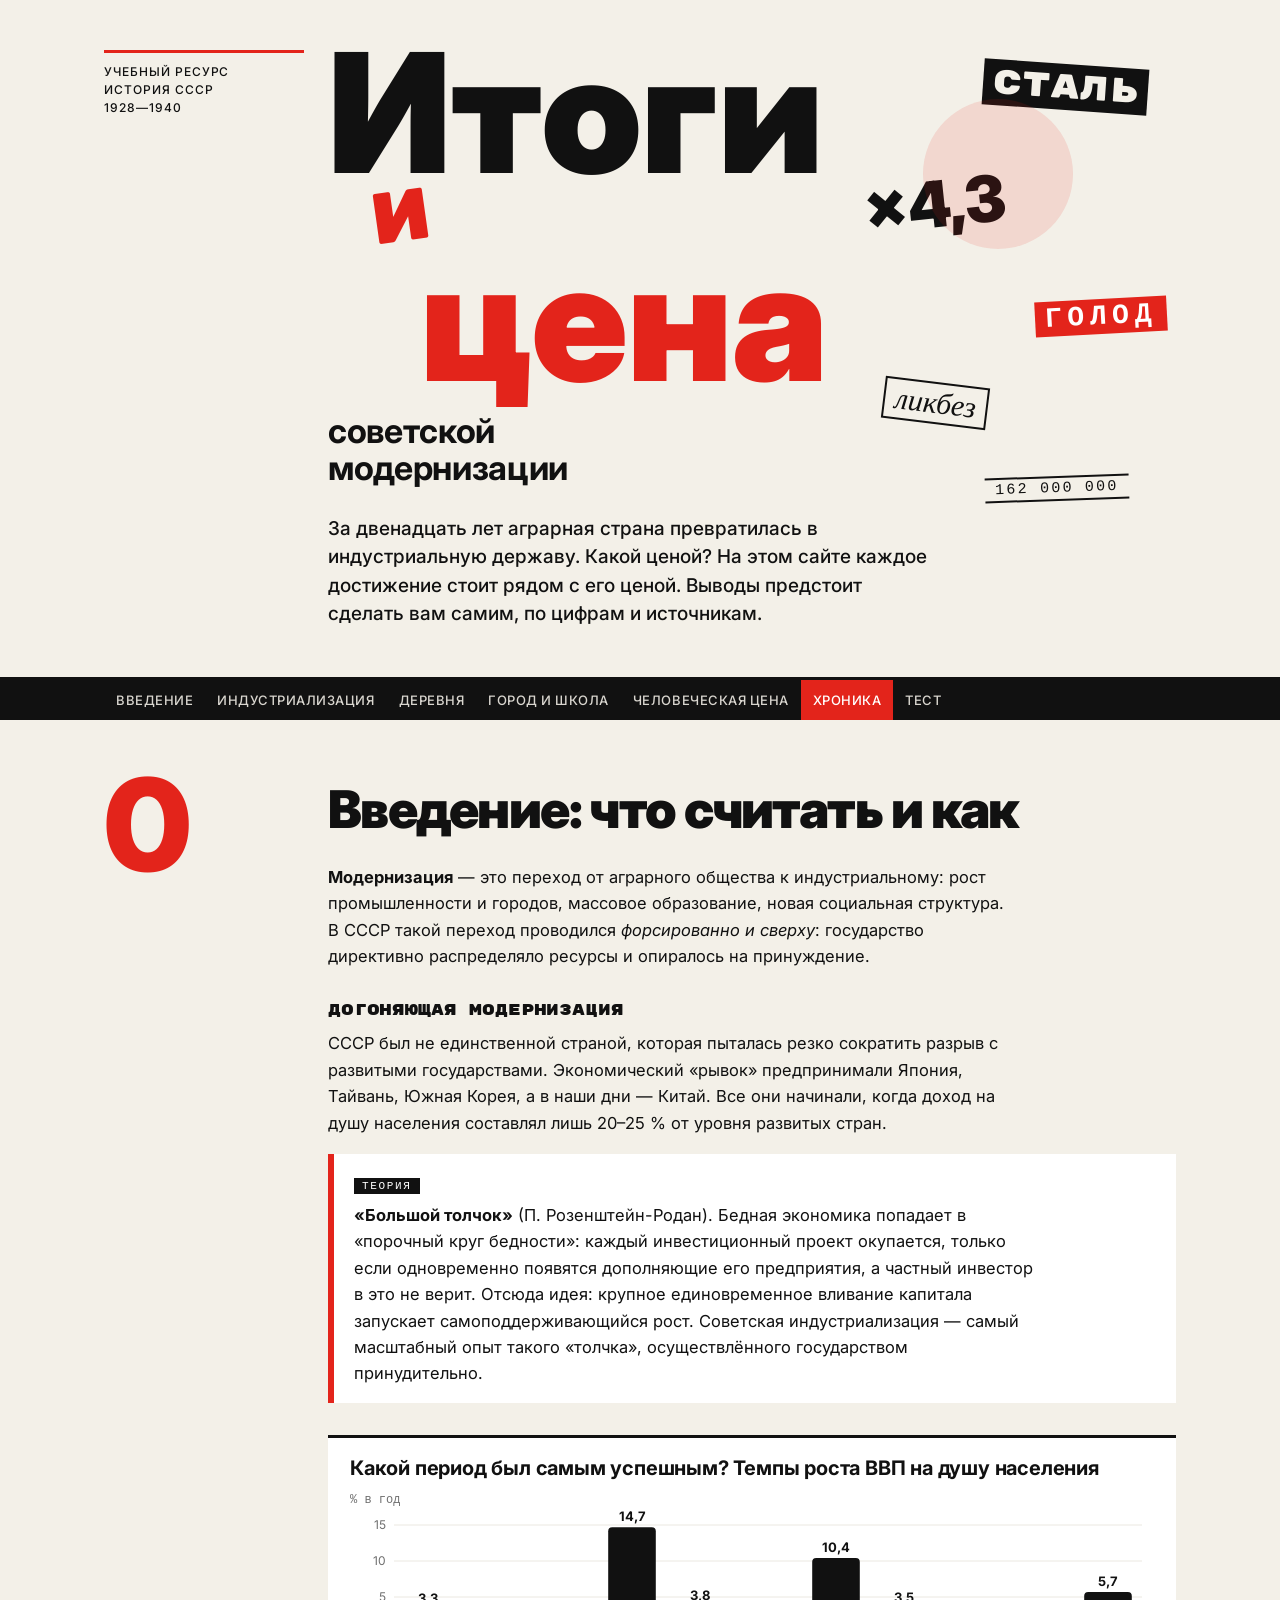
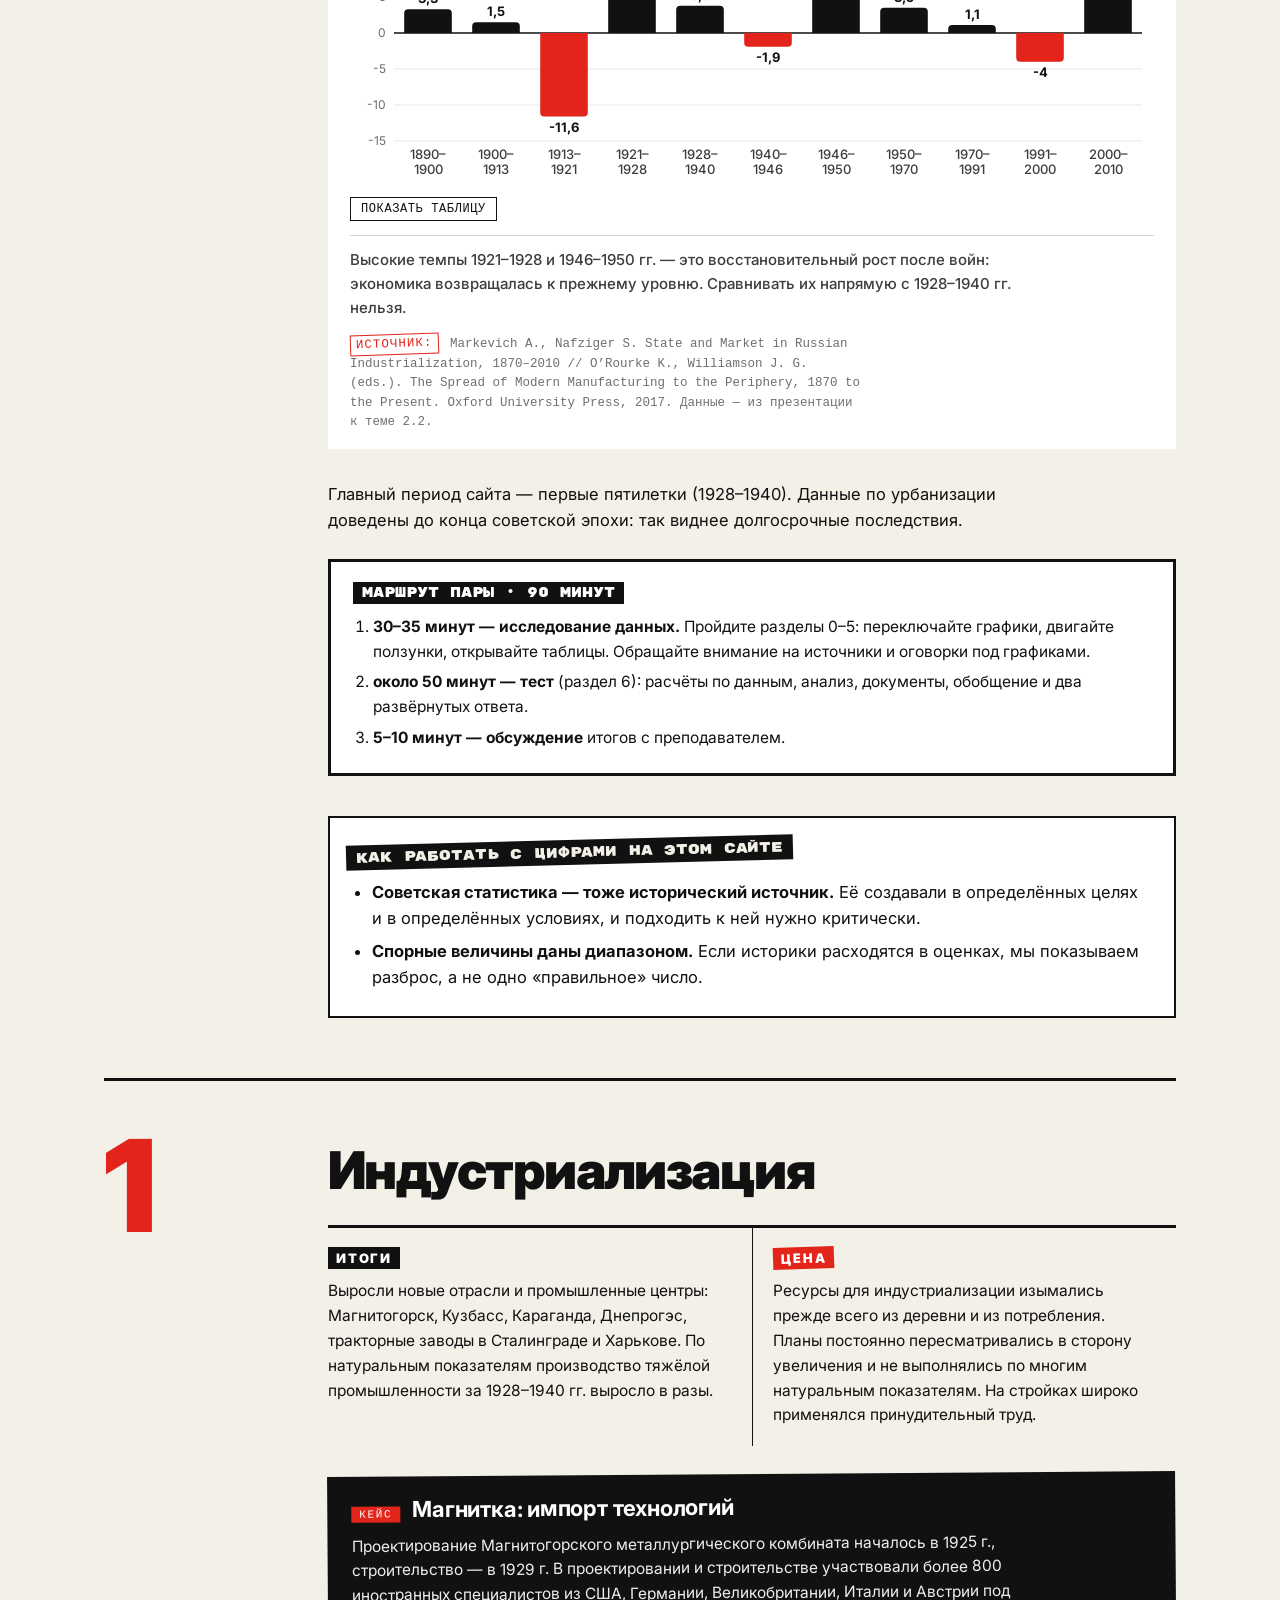
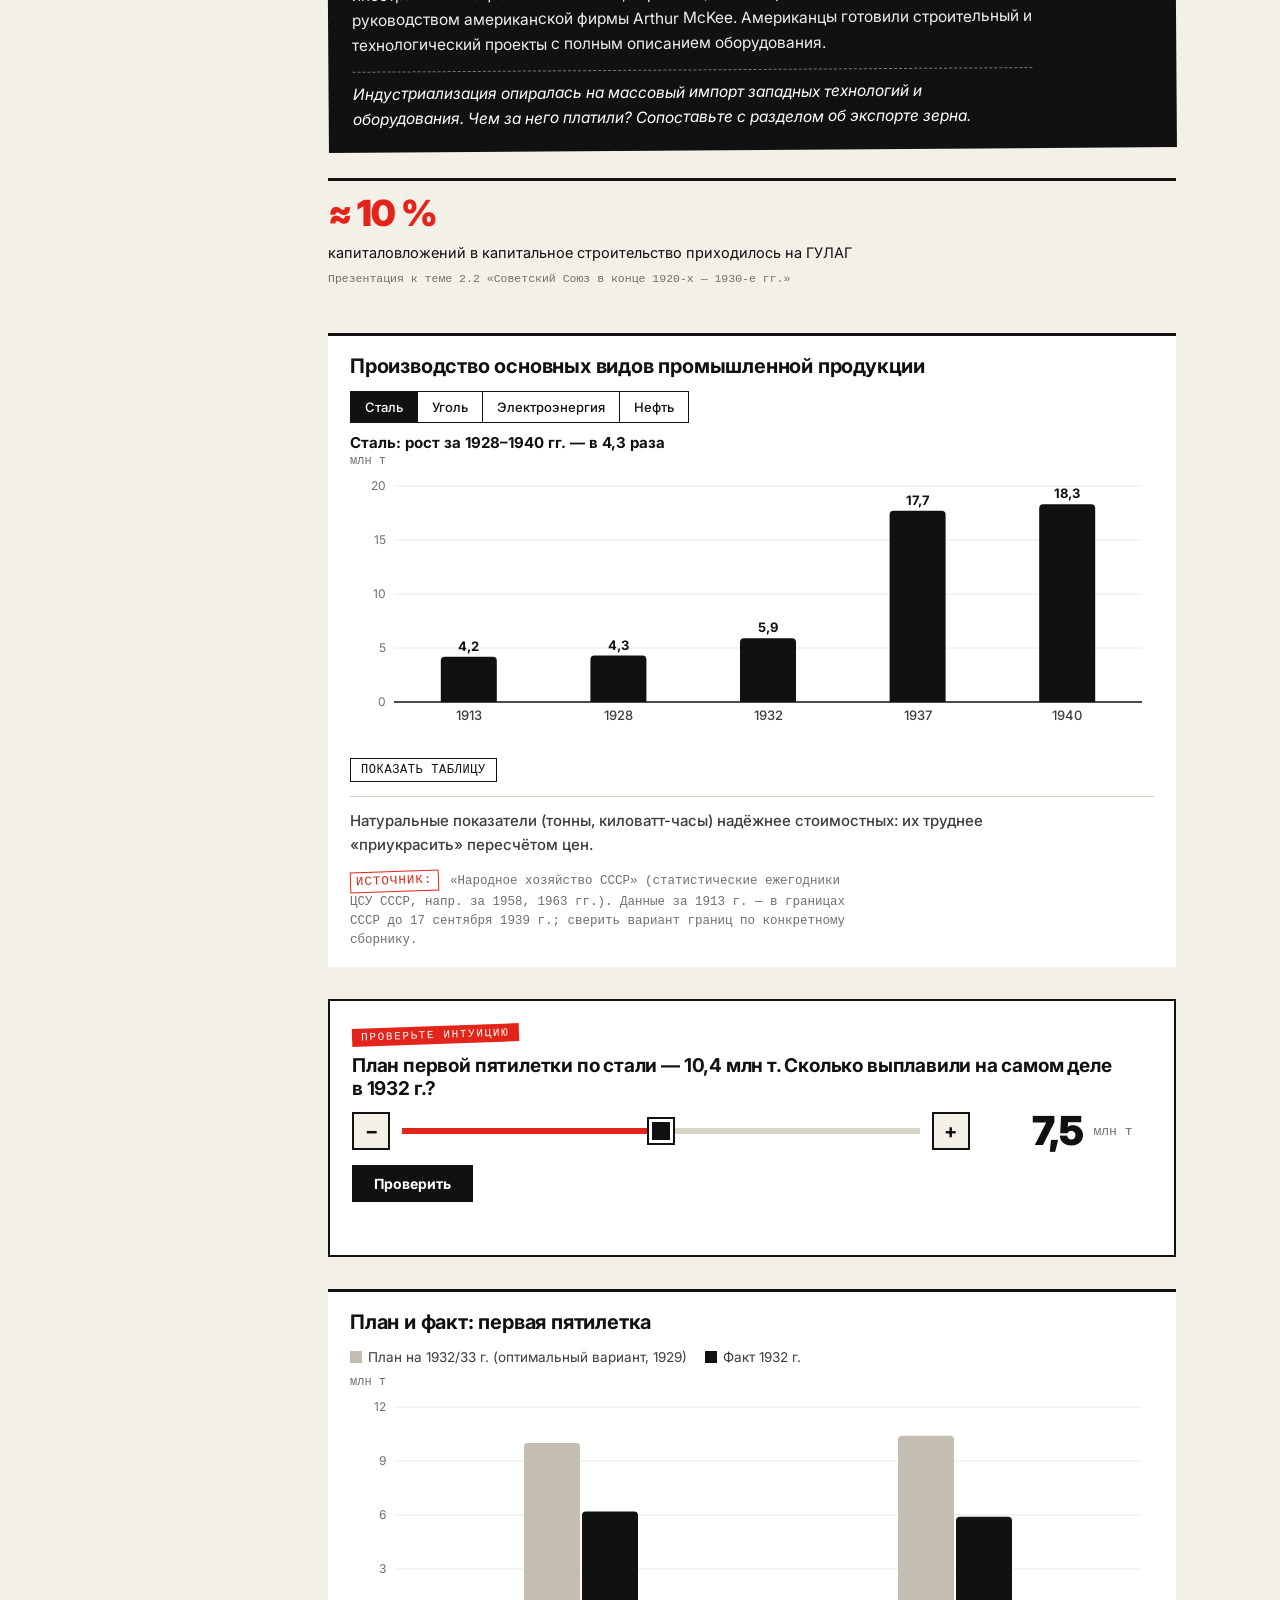
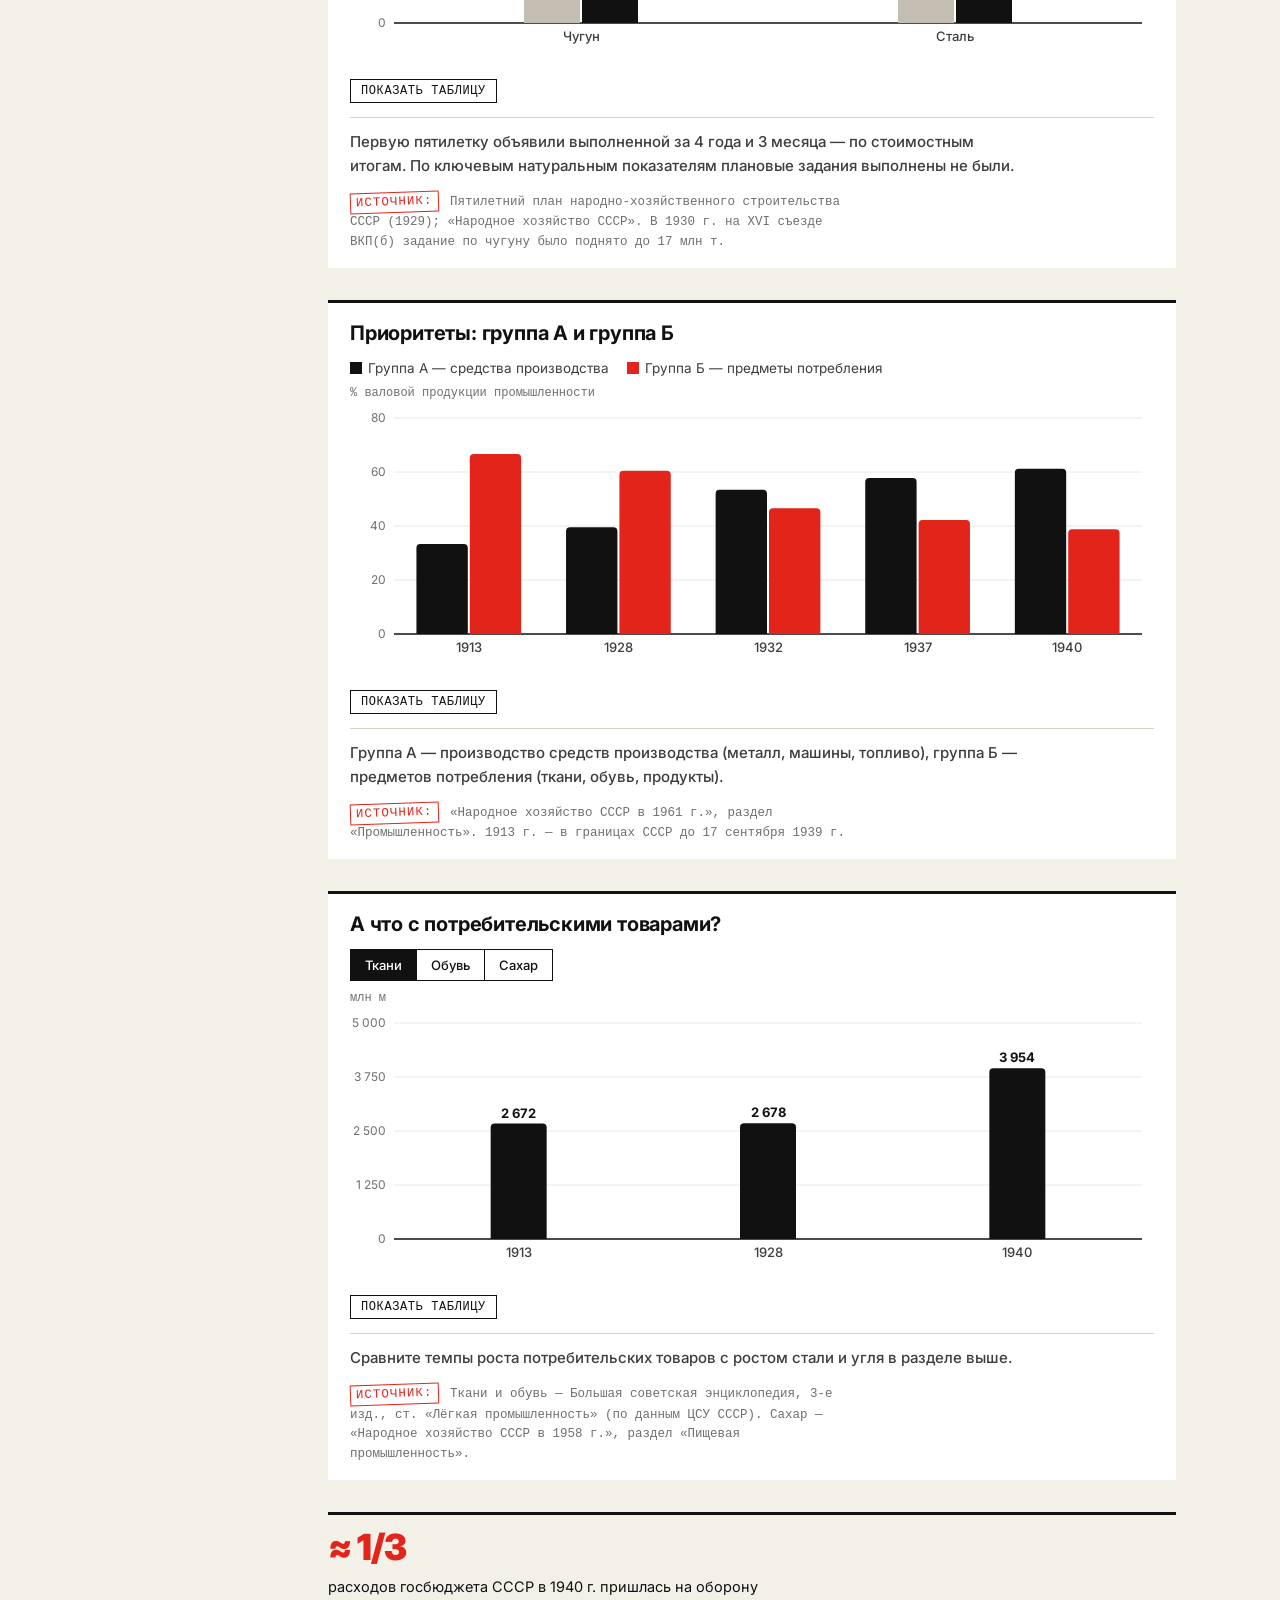
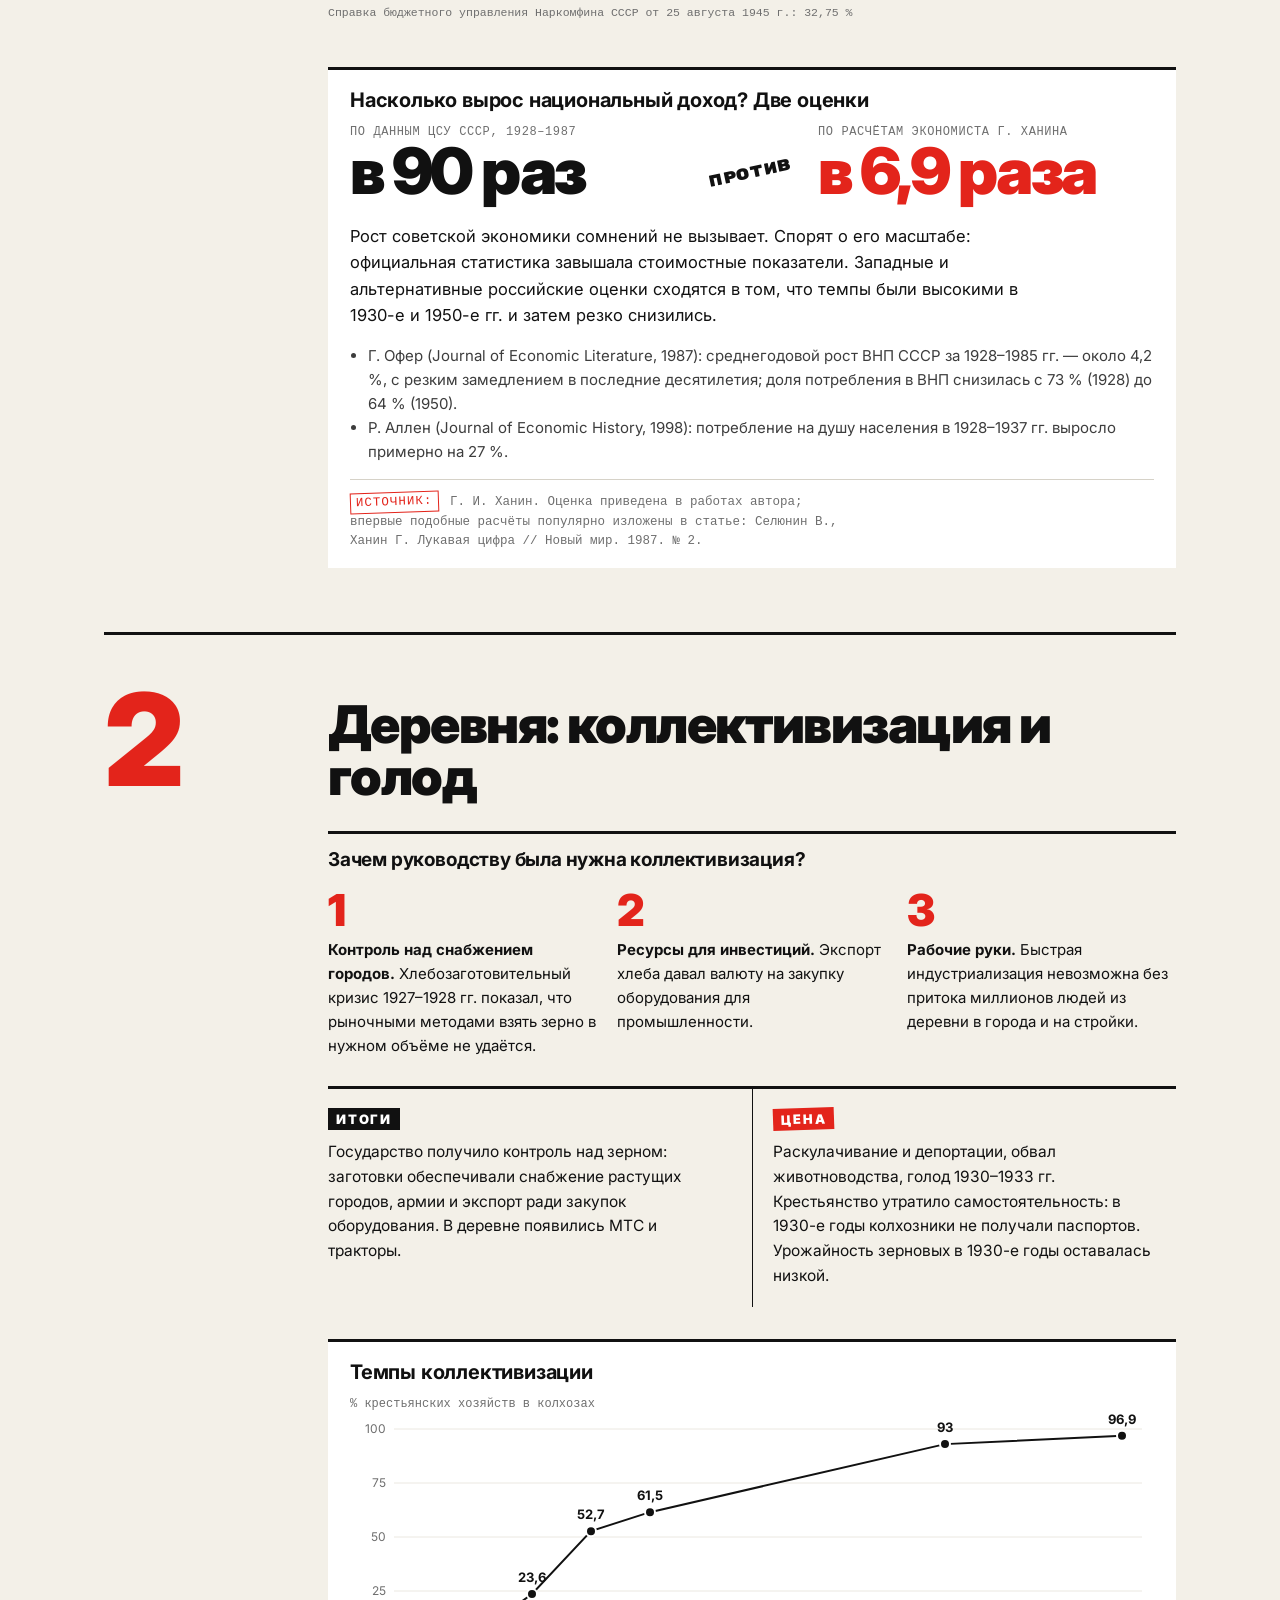
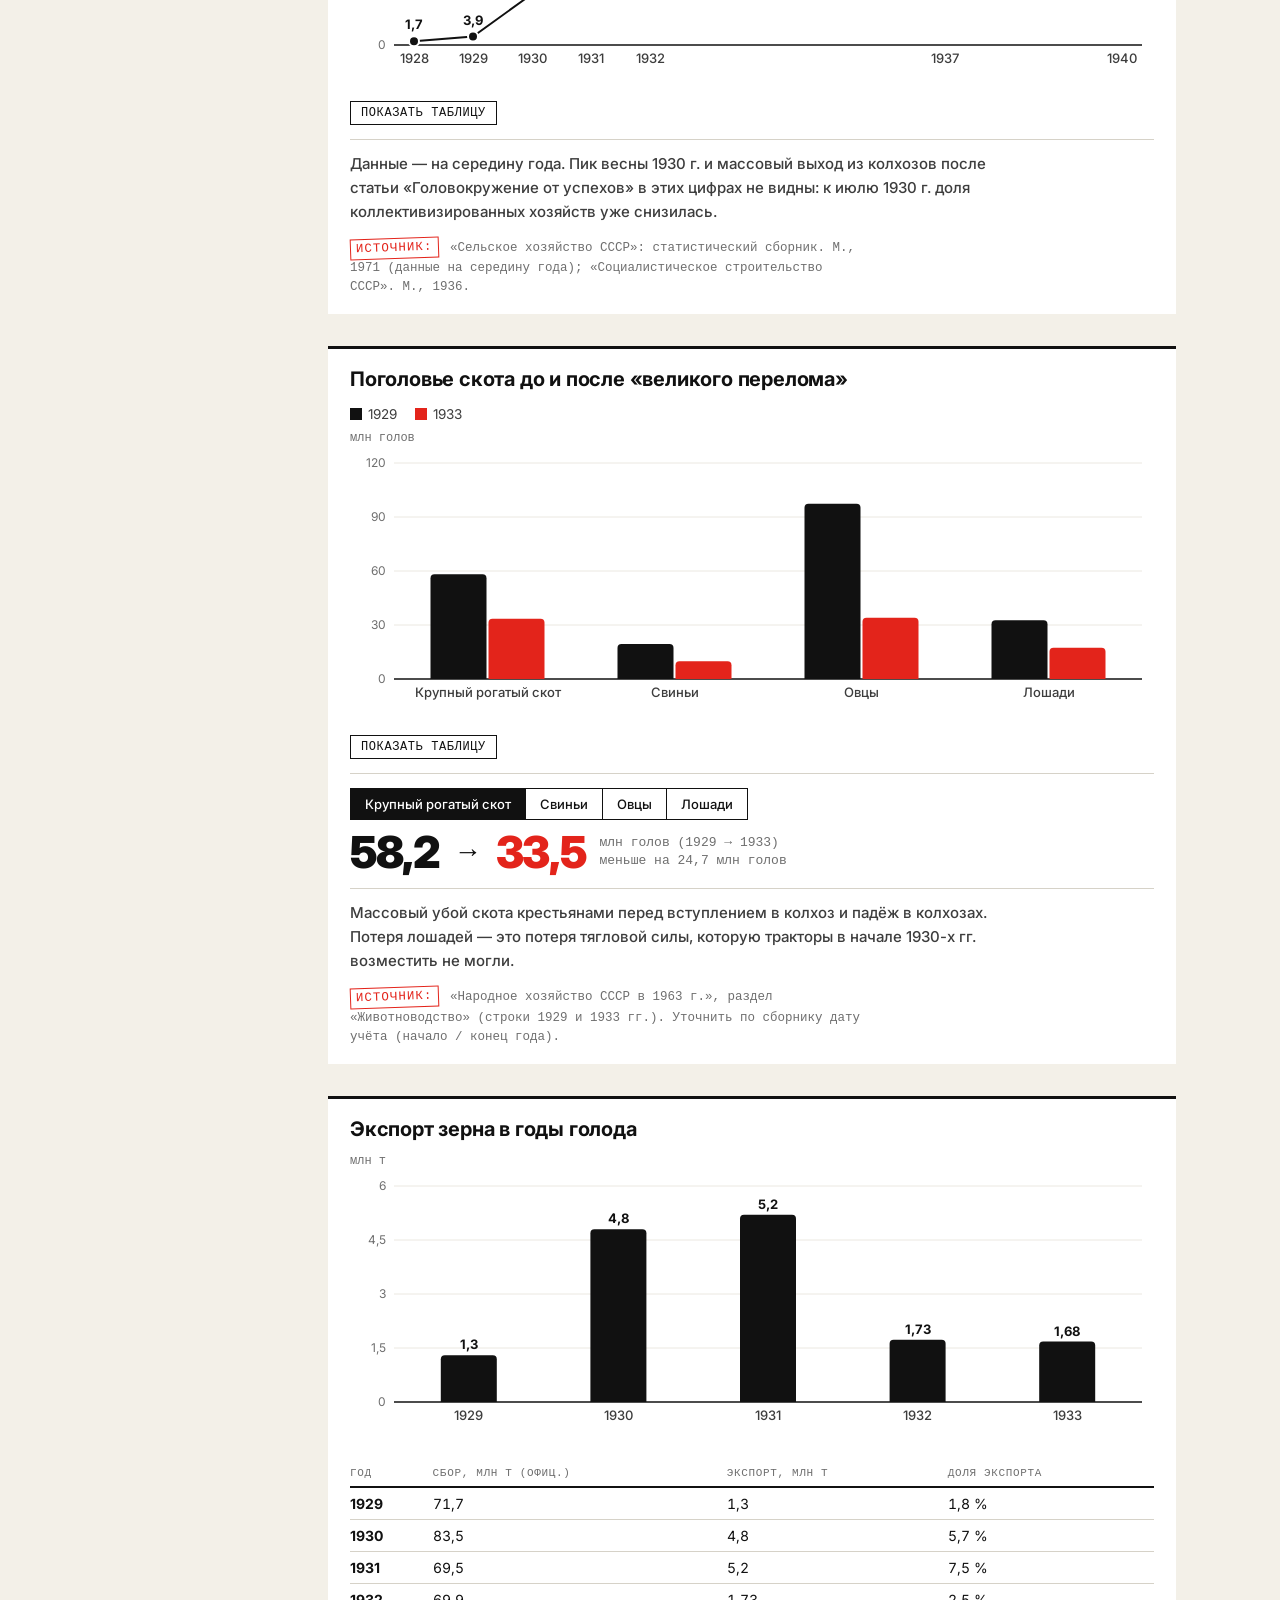
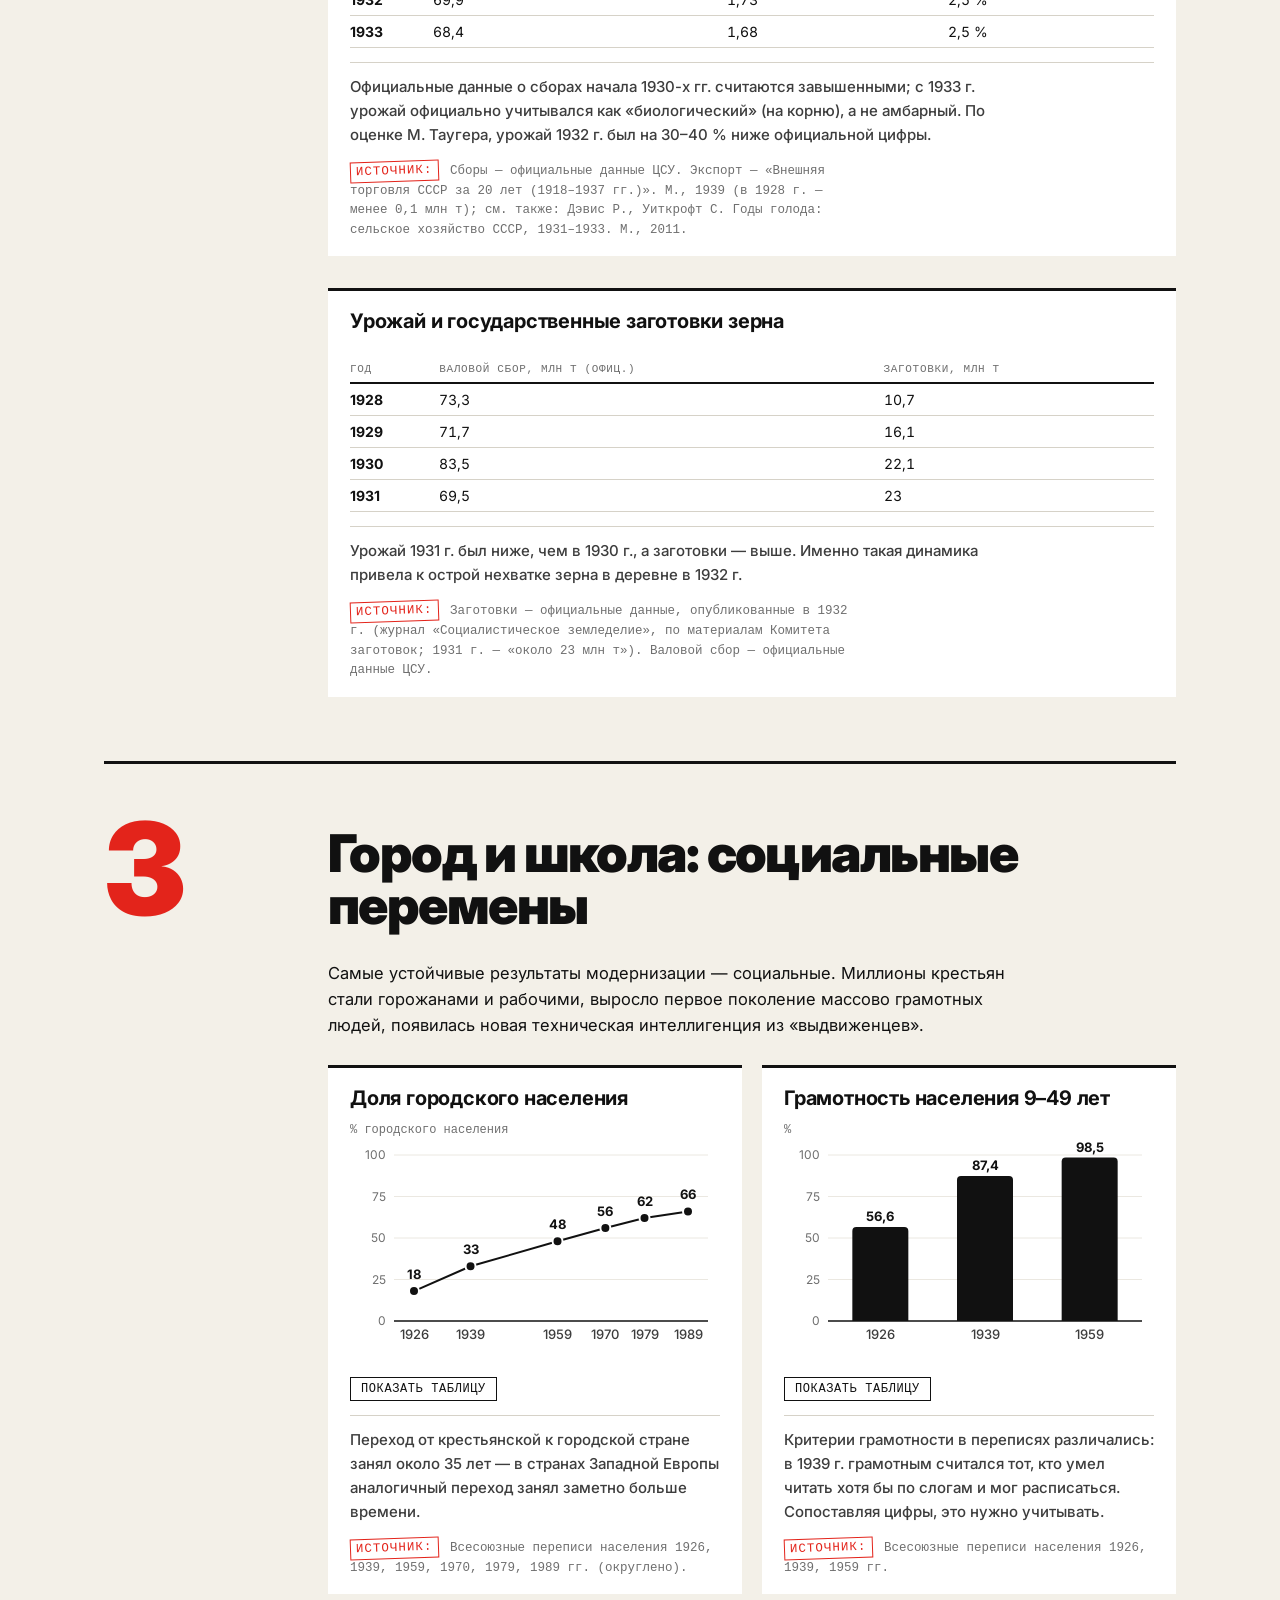
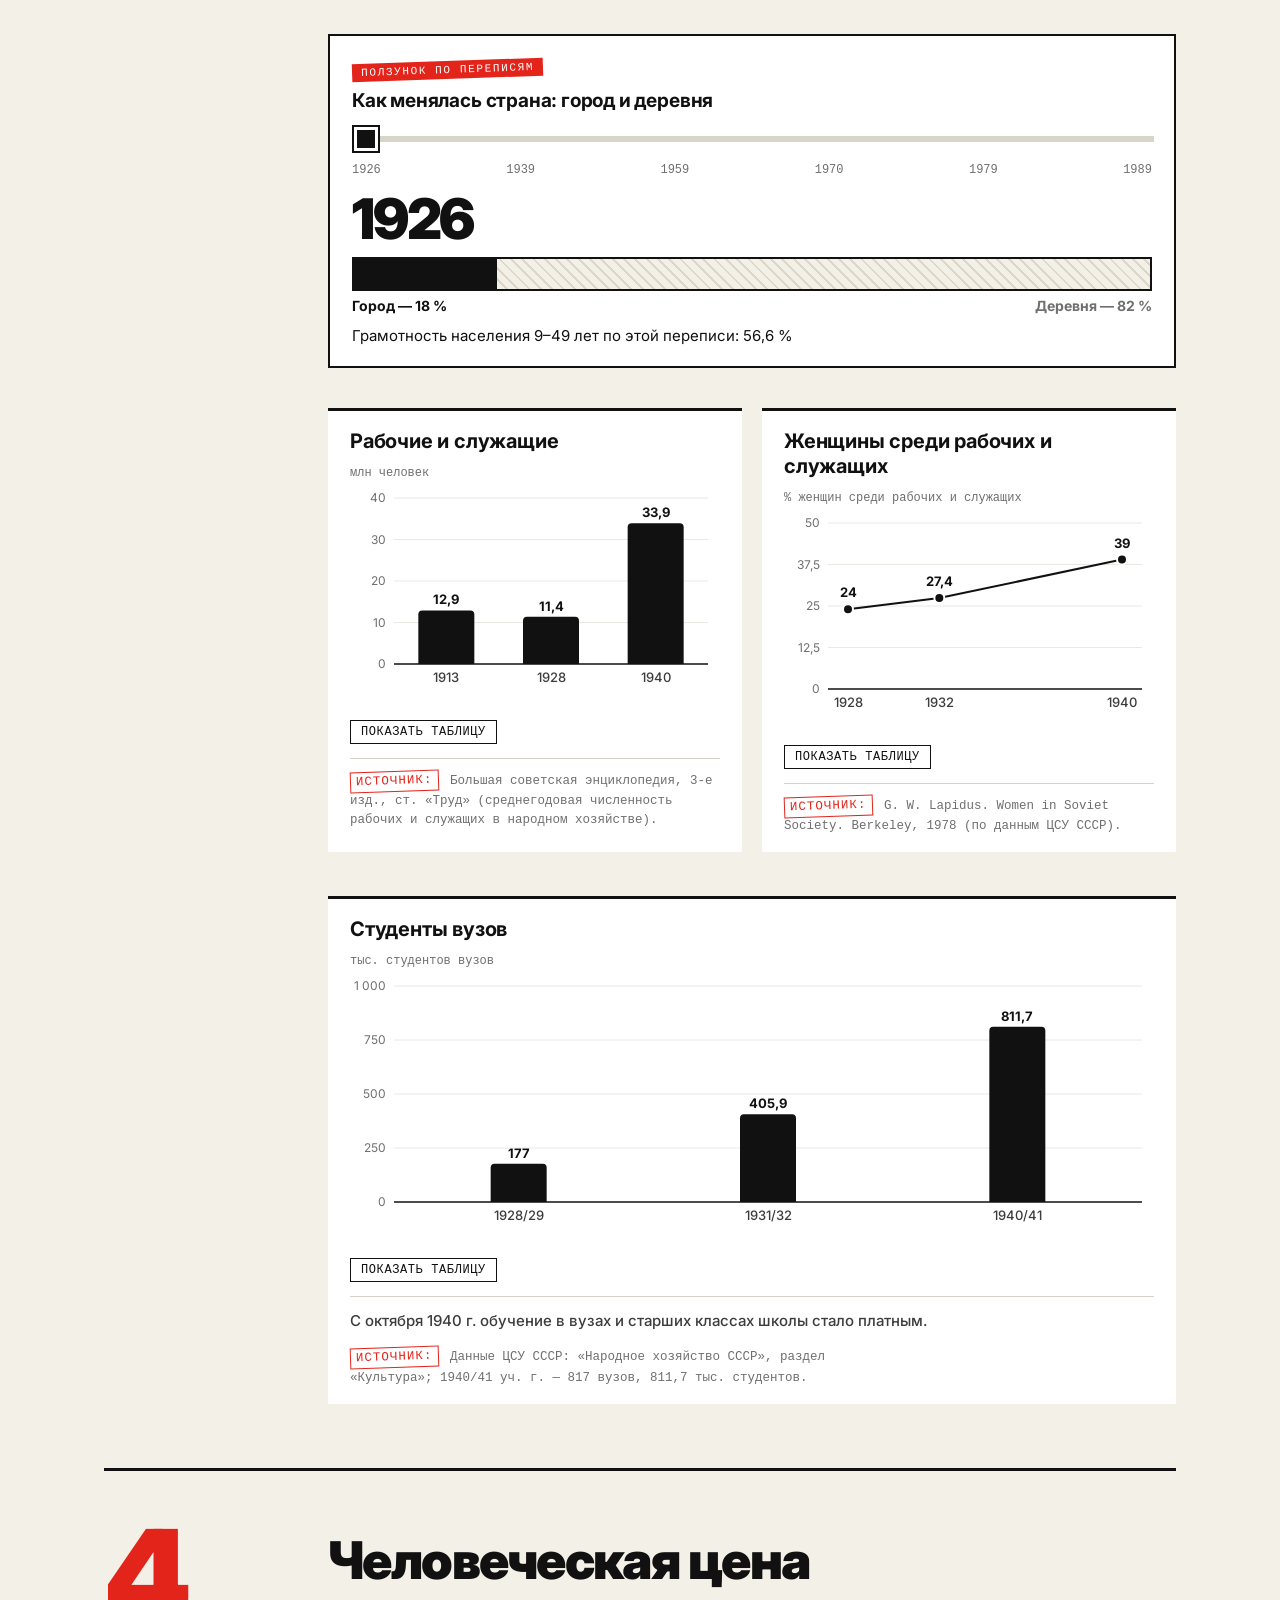
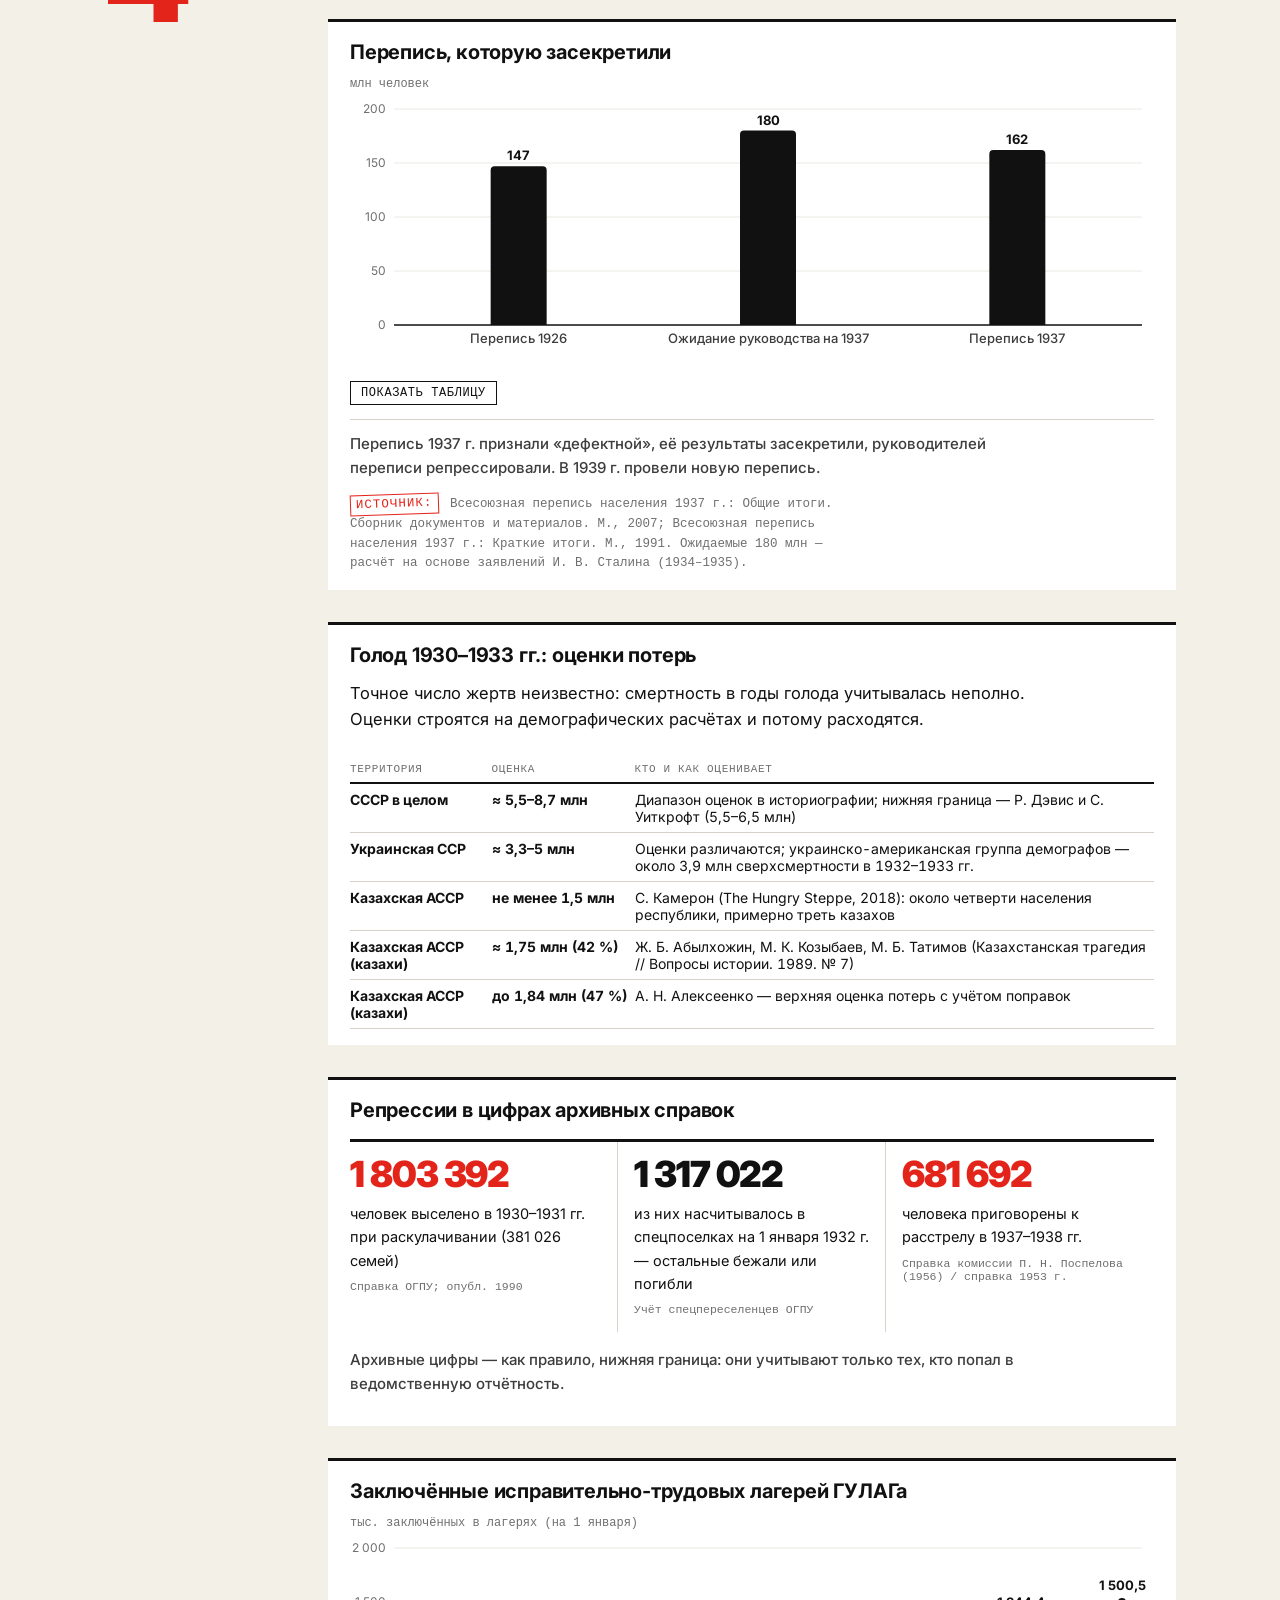
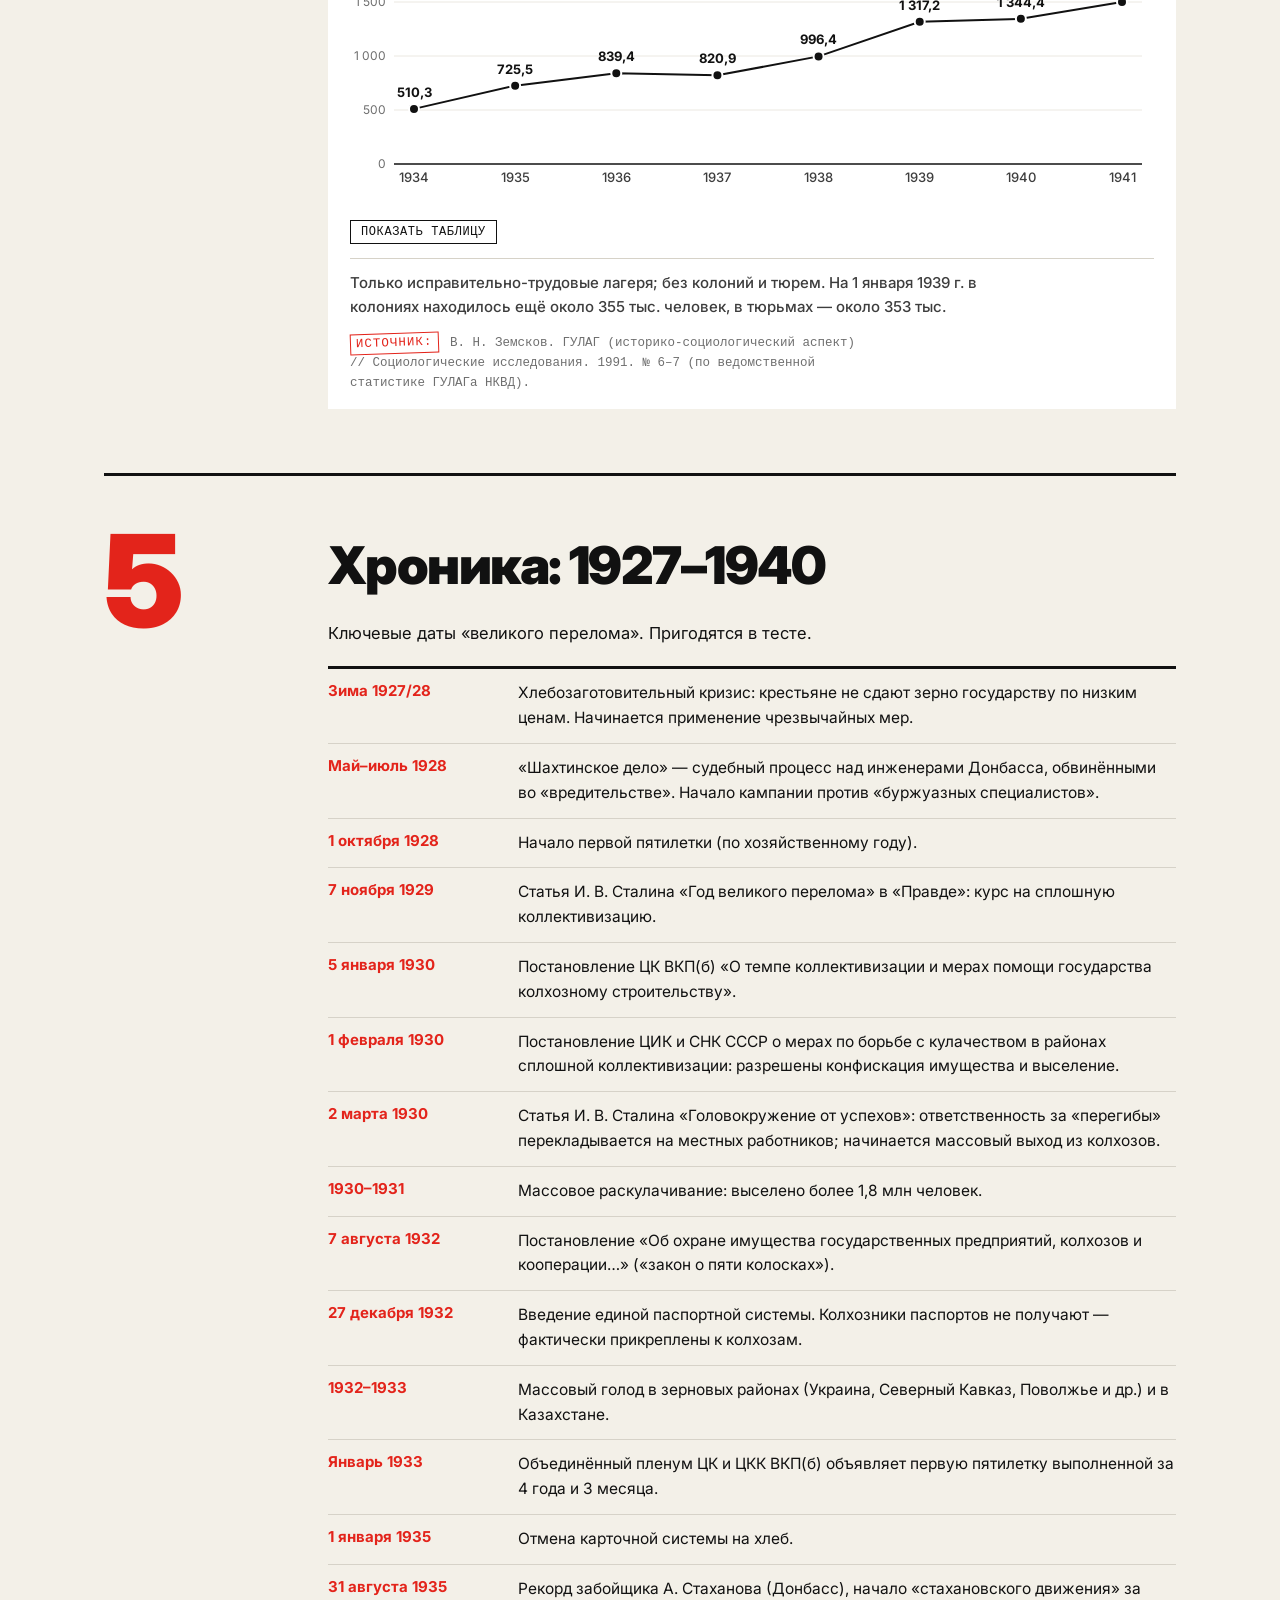
==== index.html @ 2acdb782 "Учебный сайт «Итоги и цена советской модернизации»: данные по СССР, хроника, тест с отправкой ответо" ====
<!DOCTYPE html>
<html lang="ru">
<head>
<meta charset="utf-8">
<meta name="viewport" content="width=device-width, initial-scale=1">
<title>Итоги и цена советской модернизации</title>
<meta name="description" content="Учебный сайт для студентов: статистика, источники и историографические споры о советской модернизации 1928–1940-х гг.">
<link rel="preconnect" href="https://fonts.googleapis.com">
<link rel="preconnect" href="https://fonts.gstatic.com" crossorigin>
<link href="https://fonts.googleapis.com/css2?family=Inter:wght@400;500;700;900&family=PT+Mono&family=Rubik+Mono+One&display=swap" rel="stylesheet">
<link rel="stylesheet" href="css/style.css">
</head>
<body>

<header class="hero">
  <div class="wrap hero-grid">
    <p class="kicker">Учебный ресурс<br>История СССР<br>1928—1940</p>
    <h1>
      <span class="h-a">Итоги</span>
      <span class="h-amp">и</span>
      <span class="h-b">цена</span>
      <span class="h-c">советской модернизации</span>
    </h1>
    <div class="collage" aria-hidden="true">
      <span class="cut c1">сталь</span>
      <span class="cut c2">×4,3</span>
      <span class="cut c3">голод</span>
      <span class="cut c4">ликбез</span>
      <span class="cut c5">162 000 000</span>
      <span class="dot-red"></span>
    </div>
    <p class="lead">За двенадцать лет аграрная страна превратилась в индустриальную державу. Какой ценой? На этом сайте каждое достижение стоит рядом с его ценой. Выводы предстоит сделать вам самим, по цифрам и источникам.</p>
  </div>
</header>

<nav class="toc" aria-label="Разделы">
  <div class="wrap">
    <a href="#vvedenie">Введение</a>
    <a href="#industriya">Индустриализация</a>
    <a href="#derevnya">Деревня</a>
    <a href="#obshchestvo">Город и школа</a>
    <a href="#cena">Человеческая цена</a>
    <a href="#hronika">Хроника</a>
    <a href="#test">Тест</a>
  </div>
</nav>

<main class="wrap">

<!-- ============ ВВЕДЕНИЕ ============ -->
<section id="vvedenie">
  <h2><span class="num">0</span>Введение: что считать и как</h2>
  <p><strong>Модернизация</strong> — это переход от аграрного общества к индустриальному: рост промышленности и городов, массовое образование, новая социальная структура. В СССР такой переход проводился <em>форсированно и сверху</em>: государство директивно распределяло ресурсы и опиралось на принуждение.</p>
  <h3 class="sub">Догоняющая модернизация</h3>
  <p>СССР был не единственной страной, которая пыталась резко сократить разрыв с развитыми государствами. Экономический «рывок» предпринимали Япония, Тайвань, Южная Корея, а в наши дни — Китай. Все они начинали, когда доход на душу населения составлял лишь 20–25 % от уровня развитых стран.</p>
  <div class="concept">
    <span class="concept-tag">Теория</span>
    <p><b>«Большой толчок»</b> (П. Розенштейн-Родан). Бедная экономика попадает в «порочный круг бедности»: каждый инвестиционный проект окупается, только если одновременно появятся дополняющие его предприятия, а частный инвестор в это не верит. Отсюда идея: крупное единовременное вливание капитала запускает самоподдерживающийся рост. Советская индустриализация — самый масштабный опыт такого «толчка», осуществлённого государством принудительно.</p>
  </div>

  <figure class="fig">
    <figcaption><h3>Какой период был самым успешным? Темпы роста ВВП на душу населения</h3></figcaption>
    <div id="chart-periods"></div>
    <div id="src-periods" class="srcbox"></div>
  </figure>

  <p>Главный период сайта — первые пятилетки (1928–1940). Данные по урбанизации доведены до конца советской эпохи: так виднее долгосрочные последствия.</p>
  <div class="route">
    <span class="rules-tag">Маршрут пары · 90 минут</span>
    <ol>
      <li><b>30–35 минут — исследование данных.</b> Пройдите разделы 0–5: переключайте графики, двигайте ползунки, открывайте таблицы. Обращайте внимание на источники и оговорки под графиками.</li>
      <li><b>около 50 минут — тест</b> (раздел 6): расчёты по данным, анализ, документы, обобщение и два развёрнутых ответа.</li>
      <li><b>5–10 минут — обсуждение</b> итогов с преподавателем.</li>
    </ol>
  </div>

  <div class="callout">
    <h3>Как работать с цифрами на этом сайте</h3>
    <ul>
      <li><b>Советская статистика — тоже исторический источник.</b> Её создавали в определённых целях и в определённых условиях, и подходить к ней нужно критически.</li>
      <li><b>Спорные величины даны диапазоном.</b> Если историки расходятся в оценках, мы показываем разброс, а не одно «правильное» число.</li>
    </ul>
  </div>
</section>

<!-- ============ ИНДУСТРИАЛИЗАЦИЯ ============ -->
<section id="industriya">
  <h2><span class="num">1</span>Индустриализация</h2>
  <div class="ledger">
    <div class="col gain">
      <h3>Итоги</h3>
      <p>Выросли новые отрасли и промышленные центры: Магнитогорск, Кузбасс, Караганда, Днепрогэс, тракторные заводы в Сталинграде и Харькове. По натуральным показателям производство тяжёлой промышленности за 1928–1940 гг. выросло в разы.</p>
    </div>
    <div class="col cost">
      <h3>Цена</h3>
      <p>Ресурсы для индустриализации изымались прежде всего из деревни и из потребления. Планы постоянно пересматривались в сторону увеличения и не выполнялись по многим натуральным показателям. На стройках широко применялся принудительный труд.</p>
    </div>
  </div>

  <div class="case">
    <div class="case-head"><span class="case-tag">Кейс</span><h3>Магнитка: импорт технологий</h3></div>
    <p>Проектирование Магнитогорского металлургического комбината началось в 1925 г., строительство — в 1929 г. В проектировании и строительстве участвовали более 800 иностранных специалистов из США, Германии, Великобритании, Италии и Австрии под руководством американской фирмы Arthur McKee. Американцы готовили строительный и технологический проекты с полным описанием оборудования.</p>
    <p class="case-q">Индустриализация опиралась на массовый импорт западных технологий и оборудования. Чем за него платили? Сопоставьте с разделом об экспорте зерна.</p>
  </div>

  <div class="tiles">
    <div class="tile"><div class="tile-v">≈ 10 %</div><div class="tile-l">капиталовложений в капитальное строительство приходилось на ГУЛАГ</div><div class="tile-s">Презентация к теме 2.2 «Советский Союз в конце 1920-х — 1930-е гг.»</div></div>
  </div>

  <figure class="fig">
    <figcaption>
      <h3>Производство основных видов промышленной продукции</h3>
      <div class="switch" id="metric-switch" role="group" aria-label="Показатель">
        <button type="button" data-key="steel" aria-pressed="true">Сталь</button>
        <button type="button" data-key="coal" aria-pressed="false">Уголь</button>
        <button type="button" data-key="power" aria-pressed="false">Электроэнергия</button>
        <button type="button" data-key="oil" aria-pressed="false">Нефть</button>
      </div>
      <p class="ratio" id="industry-ratio"></p>
    </figcaption>
    <div id="chart-industry"></div>
    <div id="src-industry" class="srcbox"></div>
  </figure>

  <div class="widget" id="guess-steel"></div>

  <figure class="fig">
    <figcaption><h3>План и факт: первая пятилетка</h3></figcaption>
    <div id="chart-plan"></div>
    <div id="src-plan" class="srcbox"></div>
  </figure>

  <figure class="fig">
    <figcaption><h3>Приоритеты: группа А и группа Б</h3></figcaption>
    <div id="chart-ab"></div>
    <div id="src-ab" class="srcbox"></div>
  </figure>

  <figure class="fig">
    <figcaption>
      <h3>А что с потребительскими товарами?</h3>
      <div class="switch" id="consumer-switch" role="group" aria-label="Товар">
        <button type="button" data-key="cloth" aria-pressed="true">Ткани</button>
        <button type="button" data-key="shoes" aria-pressed="false">Обувь</button>
        <button type="button" data-key="sugar" aria-pressed="false">Сахар</button>
      </div>
    </figcaption>
    <div id="chart-consumer"></div>
    <div id="src-consumer" class="srcbox"></div>
  </figure>

  <div class="tiles" id="tiles-defense"></div>

  <figure class="fig">
    <figcaption><h3>Насколько вырос национальный доход? Две оценки</h3></figcaption>
    <div class="versus">
      <div class="vs-item"><span class="vs-label">По данным ЦСУ СССР, 1928–1987</span><span class="vs-val" id="g-official"></span></div>
      <div class="vs-sep">против</div>
      <div class="vs-item"><span class="vs-label">По расчётам экономиста Г. Ханина</span><span class="vs-val alt" id="g-khanin"></span></div>
    </div>
    <p>Рост советской экономики сомнений не вызывает. Спорят о его масштабе: официальная статистика завышала стоимостные показатели. Западные и альтернативные российские оценки сходятся в том, что темпы были высокими в 1930-е и 1950-е гг. и затем резко снизились.</p>
    <ul class="extra" id="g-extra"></ul>
    <div id="src-growth" class="srcbox"></div>
  </figure>
</section>

<!-- ============ ДЕРЕВНЯ ============ -->
<section id="derevnya">
  <h2><span class="num">2</span>Деревня: коллективизация и голод</h2>
  <div class="why">
    <h3>Зачем руководству была нужна коллективизация?</h3>
    <ol>
      <li><b>Контроль над снабжением городов.</b> Хлебозаготовительный кризис 1927–1928 гг. показал, что рыночными методами взять зерно в нужном объёме не удаётся.</li>
      <li><b>Ресурсы для инвестиций.</b> Экспорт хлеба давал валюту на закупку оборудования для промышленности.</li>
      <li><b>Рабочие руки.</b> Быстрая индустриализация невозможна без притока миллионов людей из деревни в города и на стройки.</li>
    </ol>
  </div>
  <div class="ledger">
    <div class="col gain">
      <h3>Итоги</h3>
      <p>Государство получило контроль над зерном: заготовки обеспечивали снабжение растущих городов, армии и экспорт ради закупок оборудования. В деревне появились МТС и тракторы.</p>
    </div>
    <div class="col cost">
      <h3>Цена</h3>
      <p>Раскулачивание и депортации, обвал животноводства, голод 1930–1933 гг. Крестьянство утратило самостоятельность: в 1930-е годы колхозники не получали паспортов. Урожайность зерновых в 1930-е годы оставалась низкой.</p>
    </div>
  </div>

  <figure class="fig">
    <figcaption><h3>Темпы коллективизации</h3></figcaption>
    <div id="chart-kolhoz"></div>
    <div id="src-kolhoz" class="srcbox"></div>
  </figure>

  <figure class="fig">
    <figcaption><h3>Поголовье скота до и после «великого перелома»</h3></figcaption>
    <div id="chart-livestock"></div>
    <div id="livestock-pick" class="pick"></div>
    <div id="src-livestock" class="srcbox"></div>
  </figure>

  <figure class="fig">
    <figcaption><h3>Экспорт зерна в годы голода</h3></figcaption>
    <div id="chart-grain"></div>
    <table class="data-table static">
      <thead><tr><th>Год</th><th>Сбор, млн т (офиц.)</th><th>Экспорт, млн т</th><th>Доля экспорта</th></tr></thead>
      <tbody id="grain-harvest"></tbody>
    </table>
    <div id="src-grain" class="srcbox"></div>
  </figure>

  <figure class="fig">
    <figcaption><h3>Урожай и государственные заготовки зерна</h3></figcaption>
    <div class="table-scroll">
      <table class="data-table static">
        <thead><tr><th>Год</th><th>Валовой сбор, млн т (офиц.)</th><th>Заготовки, млн т</th></tr></thead>
        <tbody id="procurement-table"></tbody>
      </table>
    </div>
    <div id="src-procurement" class="srcbox"></div>
  </figure>
</section>

<!-- ============ ГОРОД И ШКОЛА ============ -->
<section id="obshchestvo">
  <h2><span class="num">3</span>Город и школа: социальные перемены</h2>
  <p>Самые устойчивые результаты модернизации — социальные. Миллионы крестьян стали горожанами и рабочими, выросло первое поколение массово грамотных людей, появилась новая техническая интеллигенция из «выдвиженцев».</p>
  <div class="grid2">
    <figure class="fig">
      <figcaption><h3>Доля городского населения</h3></figcaption>
      <div id="chart-urban"></div>
      <div id="src-urban" class="srcbox"></div>
    </figure>
    <figure class="fig">
      <figcaption><h3>Грамотность населения 9–49 лет</h3></figcaption>
      <div id="chart-literacy"></div>
      <div id="src-literacy" class="srcbox"></div>
    </figure>
  </div>
  <div class="widget" id="urban-slider"></div>

  <div class="grid2">
    <figure class="fig">
      <figcaption><h3>Рабочие и служащие</h3></figcaption>
      <div id="chart-work"></div>
      <div id="src-work" class="srcbox"></div>
    </figure>
    <figure class="fig">
      <figcaption><h3>Женщины среди рабочих и служащих</h3></figcaption>
      <div id="chart-women"></div>
      <div id="src-women" class="srcbox"></div>
    </figure>
  </div>

  <figure class="fig">
    <figcaption><h3>Студенты вузов</h3></figcaption>
    <div id="chart-students"></div>
    <div id="src-students" class="srcbox"></div>
  </figure>
</section>

<!-- ============ ЧЕЛОВЕЧЕСКАЯ ЦЕНА ============ -->
<section id="cena">
  <h2><span class="num">4</span>Человеческая цена</h2>

  <figure class="fig">
    <figcaption><h3>Перепись, которую засекретили</h3></figcaption>
    <div id="chart-census"></div>
    <div id="src-census" class="srcbox"></div>
  </figure>

  <figure class="fig">
    <figcaption><h3>Голод 1930–1933 гг.: оценки потерь</h3></figcaption>
    <p>Точное число жертв неизвестно: смертность в годы голода учитывалась неполно. Оценки строятся на демографических расчётах и потому расходятся.</p>
    <div class="table-scroll">
      <table class="data-table static famine">
        <thead><tr><th>Территория</th><th>Оценка</th><th>Кто и как оценивает</th></tr></thead>
        <tbody id="famine-table"></tbody>
      </table>
    </div>
  </figure>

  <figure class="fig">
    <figcaption><h3>Репрессии в цифрах архивных справок</h3></figcaption>
    <div class="tiles" id="tiles-repression"></div>
    <p class="note">Архивные цифры — как правило, нижняя граница: они учитывают только тех, кто попал в ведомственную отчётность.</p>
  </figure>

  <figure class="fig">
    <figcaption><h3>Заключённые исправительно-трудовых лагерей ГУЛАГа</h3></figcaption>
    <div id="chart-gulag"></div>
    <div id="src-gulag" class="srcbox"></div>
  </figure>
</section>

<!-- ============ ХРОНИКА ============ -->
<section id="hronika">
  <h2><span class="num">5</span>Хроника: 1927–1940</h2>
  <p>Ключевые даты «великого перелома». Пригодятся в тесте.</p>
  <ol class="timeline">
    <li><span class="tl-date">Зима 1927/28</span><span class="tl-ev">Хлебозаготовительный кризис: крестьяне не сдают зерно государству по низким ценам. Начинается применение чрезвычайных мер.</span></li>
    <li><span class="tl-date">Май–июль 1928</span><span class="tl-ev">«Шахтинское дело» — судебный процесс над инженерами Донбасса, обвинёнными во «вредительстве». Начало кампании против «буржуазных специалистов».</span></li>
    <li><span class="tl-date">1 октября 1928</span><span class="tl-ev">Начало первой пятилетки (по хозяйственному году).</span></li>
    <li><span class="tl-date">7 ноября 1929</span><span class="tl-ev">Статья И. В. Сталина «Год великого перелома» в «Правде»: курс на сплошную коллективизацию.</span></li>
    <li><span class="tl-date">5 января 1930</span><span class="tl-ev">Постановление ЦК ВКП(б) «О темпе коллективизации и мерах помощи государства колхозному строительству».</span></li>
    <li><span class="tl-date">1 февраля 1930</span><span class="tl-ev">Постановление ЦИК и СНК СССР о мерах по борьбе с кулачеством в районах сплошной коллективизации: разрешены конфискация имущества и выселение.</span></li>
    <li><span class="tl-date">2 марта 1930</span><span class="tl-ev">Статья И. В. Сталина «Головокружение от успехов»: ответственность за «перегибы» перекладывается на местных работников; начинается массовый выход из колхозов.</span></li>
    <li><span class="tl-date">1930–1931</span><span class="tl-ev">Массовое раскулачивание: выселено более 1,8 млн человек.</span></li>
    <li><span class="tl-date">7 августа 1932</span><span class="tl-ev">Постановление «Об охране имущества государственных предприятий, колхозов и кооперации…» («закон о пяти колосках»).</span></li>
    <li><span class="tl-date">27 декабря 1932</span><span class="tl-ev">Введение единой паспортной системы. Колхозники паспортов не получают — фактически прикреплены к колхозам.</span></li>
    <li><span class="tl-date">1932–1933</span><span class="tl-ev">Массовый голод в зерновых районах (Украина, Северный Кавказ, Поволжье и др.) и в Казахстане.</span></li>
    <li><span class="tl-date">Январь 1933</span><span class="tl-ev">Объединённый пленум ЦК и ЦКК ВКП(б) объявляет первую пятилетку выполненной за 4 года и 3 месяца.</span></li>
    <li><span class="tl-date">1 января 1935</span><span class="tl-ev">Отмена карточной системы на хлеб.</span></li>
    <li><span class="tl-date">31 августа 1935</span><span class="tl-ev">Рекорд забойщика А. Стаханова (Донбасс), начало «стахановского движения» за повышение норм выработки.</span></li>
    <li><span class="tl-date">17 ноября 1935</span><span class="tl-ev">Речь И. В. Сталина на совещании стахановцев: «Жить стало лучше, товарищи. Жить стало веселее».</span></li>
    <li><span class="tl-date">6 января 1937</span><span class="tl-ev">Всесоюзная перепись населения. Её итоги (около 162 млн человек) признают «дефектными» и засекречивают.</span></li>
    <li><span class="tl-date">30 июля 1937</span><span class="tl-ev">Оперативный приказ НКВД № 00447 — начало массовых операций «Большого террора».</span></li>
    <li><span class="tl-date">17 ноября 1938</span><span class="tl-ev">Постановление СНК СССР и ЦК ВКП(б), запрещающее массовые операции по арестам и выселению.</span></li>
    <li><span class="tl-date">20 декабря 1938</span><span class="tl-ev">Введение обязательных трудовых книжек для рабочих и служащих.</span></li>
    <li><span class="tl-date">26 июня 1940</span><span class="tl-ev">Указ Президиума Верховного Совета СССР: переход на 8-часовой рабочий день и 7-дневную неделю, запрет самовольного ухода с предприятий; за прогул и опоздание — уголовная ответственность.</span></li>
    <li><span class="tl-date">2 октября 1940</span><span class="tl-ev">Постановление СНК СССР о введении платы за обучение в старших классах школ и в вузах.</span></li>
  </ol>
</section>

<!-- ============ ТЕСТ ============ -->
<section id="test">
  <h2><span class="num">6</span>Тест</h2>
  <p>В тесте 25 заданий в пяти частях: расчёты по данным, анализ, работа с документами, обобщение и два развёрнутых ответа. Всё нужное для ответов есть на этой странице — в графиках, таблицах и хронике выше. Рекомендуемое время — 50 минут.</p>

  <div class="rules">
    <span class="rules-tag">Правила</span>
    <ul>
      <li>Задания откроются после того, как вы укажете фамилию, имя и группу.</li>
      <li>После начала теста сайт считает <b>уходы со страницы</b>: переход на другую вкладку или в другое приложение, сворачивание окна, перезагрузку страницы.</li>
      <li><b>Каждые <span class="exits-per">2</span> ухода снижают итоговую оценку на 1 балл</b> (но не ниже «2»). Число уходов видно внизу экрана.</li>
      <li>Ответы можно отправить только один раз. Оценка — от 2 до 5.</li>
    </ul>
  </div>

  <form id="start-form" class="student" novalidate>
    <label>Фамилия<input name="surname" required autocomplete="family-name"></label>
    <label>Имя<input name="firstname" required autocomplete="given-name"></label>
    <label>Группа<input name="group" required></label>
    <button type="submit" class="submit-btn">Начать тест</button>
    <p class="hint" id="start-msg"></p>
  </form>

  <form id="test-form" novalidate hidden>
    <p class="who" id="who"></p>
    <div id="tasks"></div>
    <div class="submit-row">
      <button type="submit" class="submit-btn">Отправить ответы</button>
      <p class="hint" id="progress"></p>
    </div>
  </form>
  <div id="result" class="result" hidden></div>
</section>

<div id="exit-bar" class="exit-bar" hidden>Время: <b id="timer">0:00</b> · уходов со страницы: <b id="exit-count">0</b> · снижение оценки: <b id="exit-pen">0</b></div>
<div id="exit-modal" class="modal" hidden role="alertdialog" aria-modal="true" aria-labelledby="exit-title">
  <div class="modal-box">
    <h3 id="exit-title">Вы покинули страницу теста</h3>
    <p id="exit-text"></p>
    <button type="button" class="submit-btn" id="exit-ok">Вернуться к тесту</button>
  </div>
</div>

</main>

<footer>
  <div class="wrap">
    <p>Учебный ресурс. Все данные — в файле <code>js/data.js</code>; исправления и дополнения приветствуются.</p>
  </div>
</footer>

<script src="js/data.js"></script>
<script src="js/charts.js"></script>
<script src="js/main.js"></script>
<script src="js/interactive.js"></script>
<script src="js/config.js"></script>
<script src="js/test.js"></script>
</body>
</html>
---- css/style.css ----
/* Швейцарский стиль (сетка, гротеск, чёрный/красный) + дадаистские акценты */
[hidden] { display: none !important; }
:root {
  --paper: #f3f0e8;
  --card: #ffffff;
  --ink: #111111;
  --ink-2: #3d3d3d;
  --ink-3: #6f6f6f;
  --hair: #d6d2c8;
  --red: #e3241b;
  --s1: #111111;         /* серия 1 */
  --s2: #e3241b;         /* серия 2 */
  --ref: #c4beb2;        /* опорное значение (план) */
  --sans: "Inter", "Helvetica Neue", Helvetica, Arial, sans-serif;
  --mono: "PT Mono", "Courier New", monospace;
  --dada: "Rubik Mono One", "Arial Black", Impact, sans-serif;
  --side: 200px;
}
* { box-sizing: border-box; }
html { scroll-behavior: smooth; scroll-padding-top: 56px; }
body { margin: 0; background: var(--paper); color: var(--ink); font: 16.5px/1.6 var(--sans); }
.wrap { max-width: 1120px; margin: 0 auto; padding: 0 24px; }
a { color: var(--ink); text-decoration-color: var(--red); text-decoration-thickness: 2px; text-underline-offset: 3px; }
code { font: .9em var(--mono); background: #e6e1d6; padding: 1px 5px; }

/* ================= ШАПКА ================= */
.hero { background: var(--paper); border-bottom: 3px solid var(--ink); padding: 40px 0 48px; overflow: hidden; }
.hero-grid { display: grid; grid-template-columns: var(--side) 1fr; column-gap: 24px; position: relative; }
.kicker { font: 500 12px/1.5 var(--sans); text-transform: uppercase; letter-spacing: .08em; margin: 10px 0 0; border-top: 3px solid var(--red); padding-top: 10px; align-self: start; }
.hero h1 { margin: 0; font-weight: 900; line-height: .88; letter-spacing: -.035em; position: relative; z-index: 2; }
.hero h1 span { display: block; }
.h-a { font-size: clamp(64px, 13vw, 168px); }
.h-amp { font: 400 clamp(36px, 6vw, 72px)/1 var(--dada); color: var(--red); transform: rotate(-8deg); margin: -.05em 0 -.1em .6em; width: fit-content; }
.h-b { font-size: clamp(64px, 13vw, 168px); color: var(--red); padding-left: .55em; }
.h-c { font-size: clamp(20px, 3vw, 34px); letter-spacing: -.01em; line-height: 1.1; margin-top: 18px; font-weight: 700; max-width: 12em; }
.lead { grid-column: 2; font-size: 19px; line-height: 1.5; max-width: 600px; margin: 28px 0 0; font-weight: 500; }

/* коллаж «вырезок» */
.collage { position: absolute; right: 24px; top: 0; width: 42%; height: 100%; pointer-events: none; z-index: 1; }
.cut { position: absolute; display: inline-block; padding: 2px 10px; white-space: nowrap; }
.c1 { top: 4%; right: 6%; font: 400 34px var(--dada); background: var(--ink); color: var(--paper); transform: rotate(4deg); }
.c2 { top: 22%; right: 34%; font: 900 64px/1 var(--sans); color: var(--ink); transform: rotate(-6deg); }
.c3 { top: 44%; right: 2%; font: 700 28px var(--mono); background: var(--red); color: #fff; transform: rotate(-3deg); text-transform: uppercase; letter-spacing: .2em; }
.c4 { top: 58%; right: 40%; font: italic 400 30px Georgia, serif; border: 2px solid var(--ink); transform: rotate(7deg); background: var(--paper); }
.c5 { top: 74%; right: 10%; font: 400 15px var(--mono); border-top: 2px solid var(--ink); border-bottom: 2px solid var(--ink); transform: rotate(-2deg); letter-spacing: .15em; }
.dot-red { position: absolute; top: 10%; right: 22%; width: 150px; height: 150px; border-radius: 50%; background: var(--red); opacity: .12; }

/* ================= НАВИГАЦИЯ ================= */
.toc { position: sticky; top: 0; z-index: 10; background: var(--ink); }
.toc .wrap { display: flex; overflow-x: auto; scrollbar-width: none; }
.toc a { font: 500 13px var(--sans); color: #d9d6cf; text-decoration: none; padding: 12px; white-space: nowrap; text-transform: uppercase; letter-spacing: .04em; }
.toc a:hover { color: #fff; }
.toc a.on { color: #fff; background: var(--red); }

/* ================= РАЗДЕЛЫ: сетка «поле + текст» ================= */
section { position: relative; padding: 64px 0 32px calc(var(--side) + 24px); border-bottom: 3px solid var(--ink); }
section:last-child { border-bottom: 0; }
h2 { font-size: clamp(30px, 4.4vw, 52px); line-height: 1; letter-spacing: -.03em; font-weight: 900; margin-top: 0; margin-bottom: 28px; max-width: 15em; }
h2 .num { position: absolute; left: 0; top: 54px; font: 900 128px/0.8 var(--sans); letter-spacing: -.06em; color: var(--red); width: var(--side); }
h3 { font-size: 19px; line-height: 1.25; letter-spacing: -.01em; margin: 0 0 10px; font-weight: 700; }
p { margin: 0 0 14px; max-width: 68ch; }

.callout { background: var(--card); border: 2px solid var(--ink); padding: 20px 24px; margin: 40px 0 28px; }
.callout h3 { font: 400 14px var(--dada); text-transform: uppercase; display: inline-block; background: var(--ink); color: var(--paper); padding: 4px 10px; transform: rotate(-1.5deg); margin: -36px 0 14px -8px; }
.callout ul { margin: 0; padding-left: 18px; }
.callout li { margin-bottom: 6px; }

/* понятие, кейс, логика, дискуссия */
h3.sub { font: 400 15px var(--dada); text-transform: uppercase; margin-top: 32px; }
.concept { border-left: 6px solid var(--red); background: var(--card); padding: 16px 20px; margin-top: 18px; margin-bottom: 18px; }
.concept-tag, .case-tag, .side-tag { font: 400 11px var(--mono); text-transform: uppercase; letter-spacing: .15em; background: var(--ink); color: #fff; padding: 2px 8px; display: inline-block; margin-bottom: 8px; }
.concept p { margin: 0; }
.case { background: var(--ink); color: #eee; padding: 20px 24px; margin-top: 28px; margin-bottom: 28px; transform: rotate(-.4deg); }
.case-head { display: flex; align-items: baseline; gap: 12px; flex-wrap: wrap; }
.case h3 { color: #fff; font-size: 22px; }
.case .case-tag { background: var(--red); }
.case p { font-size: 15.5px; }
.case-q { border-top: 1px dashed #777; padding-top: 10px; margin: 0; font-style: italic; color: #fff; }
.why { border-top: 3px solid var(--ink); padding-top: 14px; margin-bottom: 8px; }
.why ol { padding-left: 0; list-style: none; counter-reset: w; display: grid; grid-template-columns: repeat(3, 1fr); gap: 20px; }
.why li { counter-increment: w; font-size: 15px; }
.why li::before { content: counter(w); display: block; font: 900 44px/1 var(--sans); color: var(--red); margin-bottom: 6px; }
.debate { border: 3px solid var(--ink); background: var(--card); padding: 20px 24px; margin-top: 28px; }
.debate-cols { display: grid; grid-template-columns: 1fr 1fr; gap: 0; margin: 14px 0; }
.side { padding: 12px 16px; }
.side p { margin: 0; font-size: 15px; }
.pro { border-right: 1px solid var(--ink); }
.pro .side-tag { font: 400 22px var(--dada); background: var(--ink); }
.con .side-tag { font: 400 22px var(--dada); background: var(--red); transform: rotate(3deg); }
.steps { font-size: 15px; padding-left: 20px; }
.steps li { margin-bottom: 8px; }

/* итоги / цена */
.ledger { display: grid; grid-template-columns: 1fr 1fr; margin-top: 28px; margin-bottom: 28px; border-top: 3px solid var(--ink); }
.ledger .col { padding: 16px 20px 18px 0; }
.ledger .cost { padding-left: 20px; border-left: 1px solid var(--ink); }
.ledger h3 { font: 900 13px var(--sans); text-transform: uppercase; letter-spacing: .14em; display: inline-block; padding: 3px 8px; }
.ledger .gain h3 { background: var(--ink); color: #fff; }
.ledger .cost h3 { background: var(--red); color: #fff; transform: rotate(-2deg); }
.ledger p { margin: 0; font-size: 15.5px; }

/* ================= ГРАФИКИ ================= */
.fig { margin: 32px 0; background: var(--card); border-top: 3px solid var(--ink); padding: 18px 22px 16px; }
.fig figcaption h3 { margin-bottom: 12px; font-size: 20px; }
.grid2 { display: grid; grid-template-columns: 1fr 1fr; gap: 20px; }
.grid2 .fig { margin: 12px 0; }
.chart { position: relative; font-family: var(--sans); }
.chart svg { width: 100%; height: auto; display: block; overflow: visible; }
.axis text { font-size: 12px; fill: var(--ink-3); }
.unit-label { font: 12px var(--mono); color: var(--ink-3); margin: 2px 0; }
.axis .grid { stroke: #ebe8e1; stroke-width: 1; }
.axis .base { stroke: var(--ink); stroke-width: 1.5; }
.cat { font-size: 13px; fill: var(--ink-2); font-weight: 500; }
.val { font-size: 13px; font-weight: 700; fill: var(--ink); }
.hit { fill: transparent; cursor: crosshair; }
.line { fill: none; stroke-width: 2; }
.dot { fill: var(--s1); stroke: var(--card); stroke-width: 2; }
.cross { stroke: var(--ink-3); stroke-dasharray: 3 3; }
.legend { display: flex; gap: 18px; flex-wrap: wrap; font-size: 13.5px; color: var(--ink-2); margin-bottom: 6px; }
.legend i { display: inline-block; width: 12px; height: 12px; margin-right: 6px; vertical-align: -1px; }
.tip { position: absolute; pointer-events: none; opacity: 0; background: var(--ink); color: #fff; font-size: 13px; line-height: 1.4; padding: 7px 10px; max-width: 220px; transition: opacity .1s; z-index: 5; }
.table-btn { font: 12px var(--mono); background: none; border: 1.5px solid var(--ink); color: var(--ink); padding: 4px 10px; cursor: pointer; margin-top: 8px; text-transform: uppercase; letter-spacing: .05em; }
.table-btn:hover { background: var(--ink); color: #fff; }
.data-table { border-collapse: collapse; width: 100%; font: 14px var(--sans); margin-top: 10px; }
.data-table th, .data-table td { border-bottom: 1px solid var(--hair); padding: 7px 8px 7px 0; text-align: left; vertical-align: top; }
.data-table thead th { font: 11px var(--mono); text-transform: uppercase; letter-spacing: .06em; color: var(--ink-3); border-bottom: 2px solid var(--ink); }
.data-table td { font-variant-numeric: tabular-nums; }
.famine td.num { white-space: nowrap; font-weight: 700; }
.table-scroll { overflow-x: auto; }

.switch { display: flex; flex-wrap: wrap; margin-bottom: 10px; border: 1.5px solid var(--ink); width: fit-content; }
.switch button { font: 500 13px var(--sans); border: 0; border-right: 1.5px solid var(--ink); background: transparent; padding: 7px 14px; cursor: pointer; color: var(--ink); }
.switch button:last-child { border-right: 0; }
.switch button[aria-pressed="true"] { background: var(--ink); color: #fff; }
.ratio { font: 700 15px var(--sans); margin: 4px 0 0; }

/* источники — как «штамп» */
.srcbox { margin-top: 14px; padding-top: 12px; border-top: 1px solid var(--hair); }
.note { font-size: 15px; color: var(--ink-2); font-weight: 500; }
.src { font: 12.5px/1.55 var(--mono); color: var(--ink-3); margin: 0; }
.src b { color: var(--red); text-transform: uppercase; letter-spacing: .08em; font-weight: 400; border: 1.5px solid var(--red); padding: 0 5px; margin-right: 4px; display: inline-block; transform: rotate(-2deg); }

.versus { display: flex; align-items: flex-end; gap: 24px; flex-wrap: wrap; margin: 6px 0 20px; }
.vs-item { flex: 1; min-width: 200px; }
.vs-label { display: block; font: 12px var(--mono); color: var(--ink-3); text-transform: uppercase; letter-spacing: .05em; }
.vs-val { display: block; white-space: nowrap; font-size: 64px; font-weight: 900; line-height: 1; letter-spacing: -.04em; }
.vs-val.alt { color: var(--red); }
.vs-sep { font: 400 16px var(--dada); transform: rotate(-12deg); padding-bottom: 20px; }
.extra { font-size: 15px; color: var(--ink-2); padding-left: 18px; }

.tiles { display: grid; grid-template-columns: repeat(auto-fit, minmax(200px, 1fr)); margin-top: 16px; margin-bottom: 16px; border-top: 3px solid var(--ink); }
.tile { padding: 14px 16px 16px 0; border-right: 1px solid var(--hair); }
.tile + .tile { padding-left: 16px; }
.tile:last-child { border-right: 0; }
.tile-v { font-size: 36px; font-weight: 900; line-height: 1.05; letter-spacing: -.03em; }
.tile:nth-child(odd) .tile-v { color: var(--red); }
.tile-l { font-size: 14.5px; margin: 8px 0; }
.tile-s { font: 11.5px var(--mono); color: var(--ink-3); }
#kazakhstan > .tiles { background: var(--card); padding: 0 16px; }

details.ask { border: 2px dashed var(--ink); padding: 12px 18px; margin-top: 24px; margin-bottom: 24px; }
details.ask summary { font: 400 13px var(--dada); cursor: pointer; text-transform: uppercase; }
details.ask summary::marker { color: var(--red); }
details.ask p { margin: 10px 0 0; }

.cards { display: grid; grid-template-columns: repeat(auto-fit, minmax(260px, 1fr)); border-top: 3px solid var(--ink); border-left: 1px solid var(--hair); }
.card { background: var(--card); padding: 18px 20px; border-right: 1px solid var(--hair); border-bottom: 1px solid var(--hair); }
.card:nth-child(3n+2) h3 { color: var(--red); }
.card p { font-size: 15px; }
.card .ref { font: 12px var(--mono); color: var(--ink-3); margin: 0; }

.tasks { padding-left: 0; list-style: none; counter-reset: t; }
.tasks li { counter-increment: t; margin-bottom: 14px; padding-left: 44px; position: relative; max-width: 72ch; }
.tasks li::before { content: counter(t); position: absolute; left: 0; top: -4px; font: 900 30px var(--sans); color: var(--red); }
#zadaniya > h3 { margin-top: 36px; font: 400 16px var(--dada); text-transform: uppercase; }
.q { border: 0; border-top: 2px solid var(--ink); background: var(--card); margin: 0 0 14px; padding: 14px 18px; }
.q legend { font-weight: 700; padding: 0; float: left; width: 100%; margin-bottom: 6px; }
.q button { display: block; width: 100%; text-align: left; font: 15px var(--sans); background: var(--paper); border: 1.5px solid transparent; padding: 8px 12px; margin: 6px 0; cursor: pointer; color: var(--ink); }
.q button:hover { border-color: var(--ink); }
.q button.right { background: var(--ink); color: #fff; }
.q button.wrong { background: var(--red); color: #fff; }
.q button.right::before { content: "✓ "; font-weight: 700; }
.q button.wrong::before { content: "✗ "; font-weight: 700; }
.expl { font-size: 15px; margin: 10px 0 0; clear: both; }
.score { font: 400 18px var(--dada); }
.biblio { padding-left: 18px; }
.biblio li { margin-bottom: 6px; font-size: 15px; max-width: 80ch; }
#istochniki h3 { margin-top: 24px; font: 12px var(--mono); text-transform: uppercase; letter-spacing: .1em; color: var(--red); }

footer { background: var(--ink); color: #bdb9b0; padding: 28px 0; font: 13px var(--mono); }
footer code { background: #2c2c2c; color: #eee; }

@media (max-width: 860px) {
  :root { --side: 0px; }
  section { padding-top: 48px; }
  section { padding-left: 0; }
  h2 .num { position: static; display: block; font-size: 72px; width: auto; margin-bottom: 8px; }
  .hero-grid { grid-template-columns: 1fr; }
  .kicker { margin-bottom: 20px; width: fit-content; }
  .lead { grid-column: 1; }
  .collage { position: relative; right: auto; width: 100%; height: 170px; margin-top: 18px; }
  .collage .c4, .collage .c5 { display: none; }
  .c1 { top: 8px; left: 0; right: auto; font-size: 24px; }
  .c2 { top: 60px; right: 6%; font-size: 48px; }
  .c3 { top: 120px; left: 8%; right: auto; font-size: 20px; }
}
@media (max-width: 720px) {
  body { font-size: 16px; }
  .ledger, .grid2, .debate-cols, .why ol { grid-template-columns: 1fr; }
  .pro { border-right: 0; border-bottom: 1px solid var(--ink); }
  .ledger .cost { border-left: 0; padding-left: 0; border-top: 1px solid var(--ink); }
  .fig { padding: 16px 14px 12px; }
  .vs-val { font-size: 52px; }
  .tile { border-right: 0; border-bottom: 1px solid var(--hair); padding-left: 0 !important; }
}
@media print {
  .toc, .switch, .table-btn, .collage { display: none; }
  .data-table[hidden] { display: table !important; }
}

/* ================= ХРОНИКА ================= */
.timeline { list-style: none; padding: 0; margin: 20px 0 0; border-top: 3px solid var(--ink); }
.timeline li { display: grid; grid-template-columns: 170px 1fr; gap: 20px; padding: 12px 0; border-bottom: 1px solid var(--hair); }
.tl-date { font: 700 15px var(--sans); color: var(--red); }
.tl-ev { font-size: 15.5px; }

/* ================= ИНТЕРАКТИВНЫЕ ВИДЖЕТЫ ================= */
.widget { background: var(--card); border: 2px solid var(--ink); padding: 18px 22px; margin: 28px 0; position: relative; }
.w-tag { font: 400 11px var(--mono); text-transform: uppercase; letter-spacing: .15em; background: var(--red); color: #fff; padding: 3px 9px; display: inline-block; transform: rotate(-2deg); margin-bottom: 10px; }
.widget h3 { max-width: 40em; }
.act { font: 700 14px var(--sans); background: var(--ink); color: #fff; border: 0; padding: 10px 22px; cursor: pointer; margin-top: 6px; }
.act:hover { background: var(--red); }
.w-out { margin: 12px 0 0; font-size: 15.5px; min-height: 1.5em; }
.pick { margin-top: 14px; padding-top: 14px; border-top: 1px solid var(--hair); }
.pick-out { display: flex; align-items: center; gap: 14px; flex-wrap: wrap; margin-top: 6px; }
.pk-n { font: 900 44px/1 var(--sans); letter-spacing: -.03em; }
.pk-n.red { color: var(--red); }
.pk-arrow { font: 400 28px var(--dada); }
.pk-u { font: 13px/1.4 var(--mono); color: var(--ink-3); }
.ticks { display: flex; justify-content: space-between; font: 12px var(--mono); color: var(--ink-3); margin: 2px 0 14px; }
.u-year { font: 900 56px/1 var(--sans); letter-spacing: -.04em; margin-bottom: 10px; }
.u-bar { display: flex; height: 34px; border: 2px solid var(--ink); }
.u-city { background: var(--ink); transition: width .35s; }
.u-village { background: repeating-linear-gradient(45deg, var(--paper) 0 6px, #ddd7ca 6px 8px); transition: width .35s; }
.u-legend { display: flex; justify-content: space-between; font: 700 14px var(--sans); margin-top: 6px; }
.u-v { color: var(--ink-3); }
.u-lit { margin: 10px 0 0; font-size: 15px; min-height: 1.5em; }

/* ползунок — общий стиль */
input[type=range] { -webkit-appearance: none; appearance: none; width: 100%; height: 28px; background: transparent; cursor: pointer; --p: 0%; }
input[type=range]::-webkit-slider-runnable-track { height: 6px; background: linear-gradient(to right, var(--red) var(--p), #d9d4c8 var(--p)); }
input[type=range]::-moz-range-track { height: 6px; background: #d9d4c8; }
input[type=range]::-moz-range-progress { height: 6px; background: var(--red); }
input[type=range]::-webkit-slider-thumb { -webkit-appearance: none; width: 24px; height: 24px; margin-top: -9px; background: var(--ink); border: 3px solid var(--card); outline: 2px solid var(--ink); border-radius: 0; }
input[type=range]::-moz-range-thumb { width: 20px; height: 20px; background: var(--ink); border: 3px solid var(--card); outline: 2px solid var(--ink); border-radius: 0; }
input[type=range]:focus-visible { outline: 2px dashed var(--red); outline-offset: 4px; }
.slider-row { display: flex; align-items: center; gap: 10px; margin: 8px 0; }
.slider-row input { flex: 1; }
.step { width: 38px; height: 38px; flex: none; font: 700 20px var(--sans); background: var(--paper); border: 2px solid var(--ink); cursor: pointer; color: var(--ink); }
.step:hover { background: var(--ink); color: #fff; }
.slider-val { font: 900 30px/1 var(--sans); min-width: 2.6em; text-align: right; letter-spacing: -.02em; }
.slider-row.big .slider-val { font-size: 40px; }
.slider-suf { font: 13px var(--mono); color: var(--ink-3); min-width: 4.5em; }
.slider-scale { display: flex; justify-content: space-between; align-items: center; font: 12px var(--mono); color: var(--ink-3); padding: 0 48px; }

/* ================= ТЕСТ ================= */
.rules { border: 2px solid var(--ink); background: var(--card); padding: 16px 22px; margin: 22px 0; }
.rules-tag { font: 400 13px var(--dada); text-transform: uppercase; background: var(--ink); color: #fff; padding: 3px 9px; display: inline-block; }
.rules ul { margin: 10px 0 0; padding-left: 18px; }
.rules li { margin-bottom: 6px; font-size: 15px; }
.student { display: grid; grid-template-columns: 1fr 1fr 1fr auto; gap: 14px; align-items: end; border: 0; padding: 18px 0; margin: 0; border-top: 3px solid var(--ink); }
.student label { display: flex; flex-direction: column; font: 12px var(--mono); text-transform: uppercase; letter-spacing: .06em; color: var(--ink-3); gap: 6px; }
.student input { font: 500 17px var(--sans); padding: 10px 12px; border: 2px solid var(--ink); background: var(--card); color: var(--ink); text-transform: none; letter-spacing: 0; }
.student input:focus, .task select:focus, .task textarea:focus, .num-in:focus { outline: 3px solid var(--red); outline-offset: 0; }
.submit-btn { font: 400 15px var(--dada); text-transform: uppercase; background: var(--red); color: #fff; border: 0; padding: 14px 24px; cursor: pointer; }
.submit-btn:hover:not(:disabled) { background: var(--ink); }
.submit-btn:disabled { background: #999; cursor: default; }
.hint { font: 13px var(--mono); color: var(--ink-3); margin: 8px 0 0; }
#start-msg { color: var(--red); grid-column: 1 / -1; margin: 0; }
.who { font-size: 16px; border-left: 6px solid var(--red); padding-left: 12px; }

.task { border: 0; border-top: 3px solid var(--ink); background: var(--card); margin: 0 0 22px; padding: 16px 22px 20px; position: relative; }
.task.done { border-top-color: var(--red); }
.task.done::after { content: "✓"; position: absolute; right: 16px; top: 10px; font: 900 20px var(--sans); color: var(--red); }
.task legend { float: left; width: 100%; display: flex; align-items: baseline; gap: 12px; padding: 0; margin-bottom: 6px; }
.t-num { font: 900 36px/1 var(--sans); color: var(--red); letter-spacing: -.03em; }
.t-kind { font: 12px var(--mono); text-transform: uppercase; letter-spacing: .08em; color: var(--ink-3); }
.t-text { clear: both; font-weight: 600; font-size: 16.5px; }
.opts { display: grid; gap: 8px; }
.opt { position: relative; display: flex; gap: 12px; align-items: center; border: 2px solid var(--hair); padding: 10px 14px; cursor: pointer; background: var(--paper); transition: border-color .1s; }
.opt:hover { border-color: var(--ink); }
.opt input { position: absolute; inset: 0; opacity: 0; margin: 0; }
.opt span::before { content: ""; display: inline-block; width: 14px; height: 14px; border: 2px solid var(--ink); margin-right: 12px; vertical-align: -2px; }
.opt:has(input:checked) { border-color: var(--ink); background: var(--ink); color: #fff; }
.opt:has(input:checked) span::before { background: var(--red); border-color: var(--red); }
.opt:has(input:focus-visible) { outline: 2px dashed var(--red); outline-offset: 2px; }

.order-list { list-style: none; padding: 0; margin: 0; counter-reset: o; }
.order-list li { counter-increment: o; display: flex; align-items: center; gap: 12px; background: var(--paper); border: 2px solid var(--hair); padding: 8px 10px 8px 14px; margin-bottom: 6px; transition: background .3s; }
.order-list li::before { content: counter(o); font: 900 20px var(--sans); color: var(--red); min-width: 1.2em; }
.order-list li.moved { background: #ffe1dc; }
.o-label { flex: 1; font-size: 15px; }
.o-btns { display: flex; gap: 4px; }
.o-btns button { width: 36px; height: 36px; font: 700 18px var(--sans); background: var(--card); border: 2px solid var(--ink); cursor: pointer; }
.o-btns button:hover { background: var(--ink); color: #fff; }

.cls-row { display: flex; align-items: center; gap: 14px; padding: 8px 0; border-bottom: 1px solid var(--hair); }
.cls-label { flex: 1; font-size: 15px; }
.cls-btns { display: flex; flex: none; }
.pill { cursor: pointer; position: relative; }
.pill input { position: absolute; inset: 0; opacity: 0; margin: 0; }
.pill span { display: inline-block; font: 700 13px var(--sans); text-transform: uppercase; letter-spacing: .06em; padding: 8px 14px; border: 2px solid var(--ink); background: var(--card); min-width: 92px; text-align: center; }
.pill-b span { border-left: 0; }
.pill:hover span { background: var(--paper); }
.pill-a input:checked + span { background: var(--ink); color: #fff; }
.pill-b input:checked + span { background: var(--red); border-color: var(--red); color: #fff; }
.pill input:focus-visible + span { outline: 2px dashed var(--red); outline-offset: 2px; }

.match-row { display: grid; grid-template-columns: 150px 1fr; gap: 12px; align-items: center; padding: 6px 0; border-bottom: 1px solid var(--hair); }
.m-left { font: 900 22px var(--sans); letter-spacing: -.02em; }
.match select { font: 15px var(--sans); padding: 9px 10px; border: 2px solid var(--ink); background: var(--card); width: 100%; color: var(--ink); }
.task textarea { width: 100%; font: 16px/1.5 var(--sans); padding: 12px; border: 2px solid var(--ink); background: var(--card); resize: vertical; }
.back { font: 12px var(--mono); }

.submit-row { display: flex; align-items: center; gap: 18px; flex-wrap: wrap; margin-top: 10px; }
.result { border: 3px solid var(--ink); background: var(--card); padding: 20px 24px; margin-top: 22px; display: flex; gap: 22px; align-items: center; }
.result.warn { border-color: var(--red); display: block; }
.result p { margin: 0 0 6px; }
.grade { font: 900 110px/0.85 var(--sans); color: var(--red); letter-spacing: -.05em; flex: none; }

.exit-bar { position: fixed; left: 0; right: 0; bottom: 0; z-index: 20; background: var(--ink); color: #eee; font: 13px var(--mono); text-align: center; padding: 9px 12px; }
.exit-bar.warn { background: var(--red); color: #fff; }
.exit-bar b { font-family: var(--sans); font-size: 15px; }
body:has(.exit-bar:not([hidden])) footer { padding-bottom: 60px; }
.modal { position: fixed; inset: 0; z-index: 30; background: rgba(17,17,17,.75); display: grid; place-items: center; padding: 20px; }
.modal[hidden] { display: none; }
.modal-box { background: var(--paper); border: 3px solid var(--ink); padding: 26px 28px; max-width: 460px; box-shadow: 10px 10px 0 var(--red); }
.modal-box h3 { font: 400 18px var(--dada); text-transform: uppercase; margin-bottom: 12px; }
.modal-box p { font-size: 16px; }

@media (max-width: 720px) {
  .timeline li { grid-template-columns: 1fr; gap: 2px; }
  .student { grid-template-columns: 1fr; }
  .cls-row { flex-direction: column; align-items: stretch; gap: 6px; }
  .pill span { min-width: 0; width: 100%; }
  .cls-btns label { flex: 1; }
  .match-row { grid-template-columns: 1fr; gap: 4px; }
  .task { padding: 14px 14px 16px; }
  .slider-val { font-size: 24px; }
  .slider-scale { padding: 0; }
  .grade { font-size: 80px; }
  .result { flex-direction: column; align-items: flex-start; }
}

.route { border: 3px solid var(--ink); background: var(--card); padding: 16px 22px; margin: 26px 0 8px; }
.route ol { margin: 10px 0 0; padding-left: 20px; }
.route li { margin-bottom: 6px; font-size: 15.5px; }
.part-head { margin: 40px 0 16px; padding: 14px 0 0; border-top: 6px solid var(--red); }
.part-head h3 { font: 400 18px var(--dada); text-transform: uppercase; margin: 0 0 4px; }
.part-head p { font: 13px var(--mono); color: var(--ink-3); margin: 0; }
.opt-multi span::before { border-radius: 0; }
.opt-multi:has(input:checked) span::before { content: "✓"; color: #fff; font-size: 11px; line-height: 12px; text-align: center; }
.task-match .m-left { font-size: 15px; font-weight: 600; letter-spacing: 0; }
#tasks .task-match .match-row { grid-template-columns: 1fr 1fr; }
@media (max-width: 720px) { #tasks .task-match .match-row { grid-template-columns: 1fr; } }
[data-id=q6] .m-left { font: 900 22px var(--sans); letter-spacing: -.02em; }
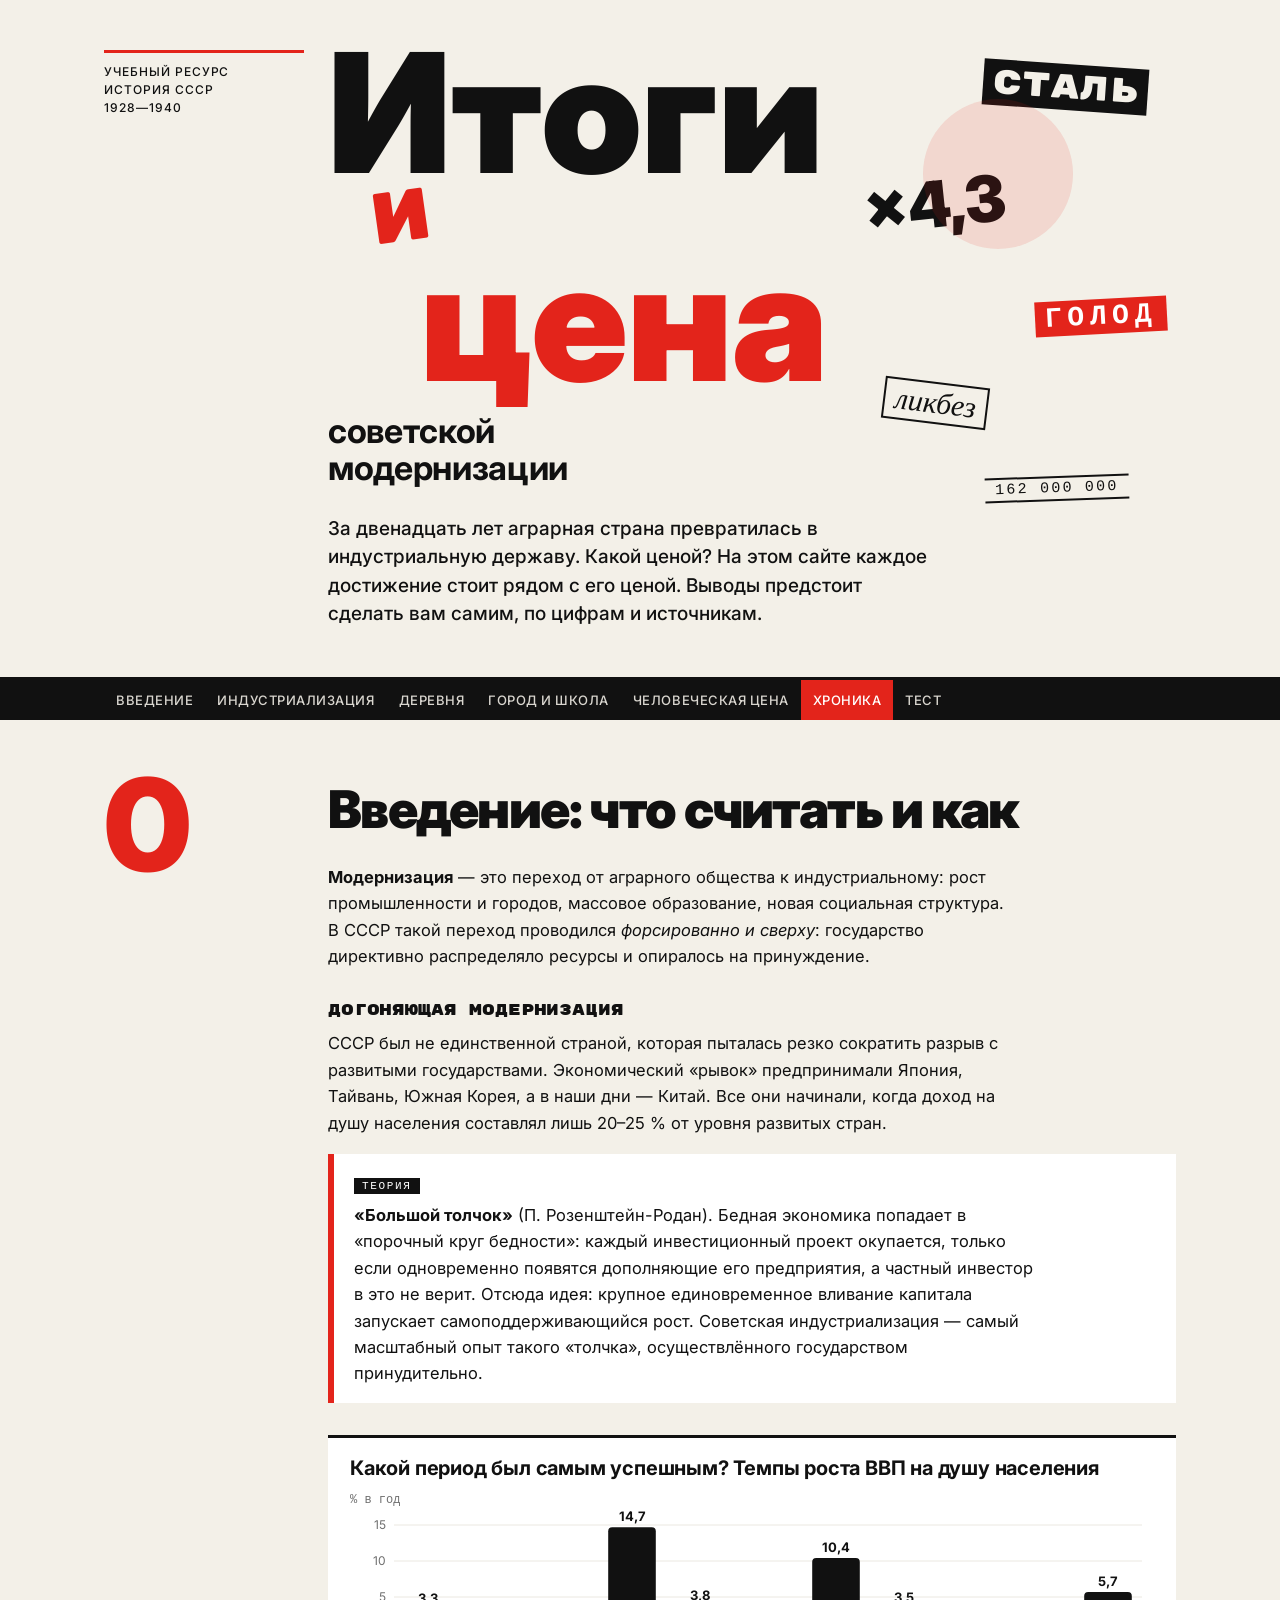
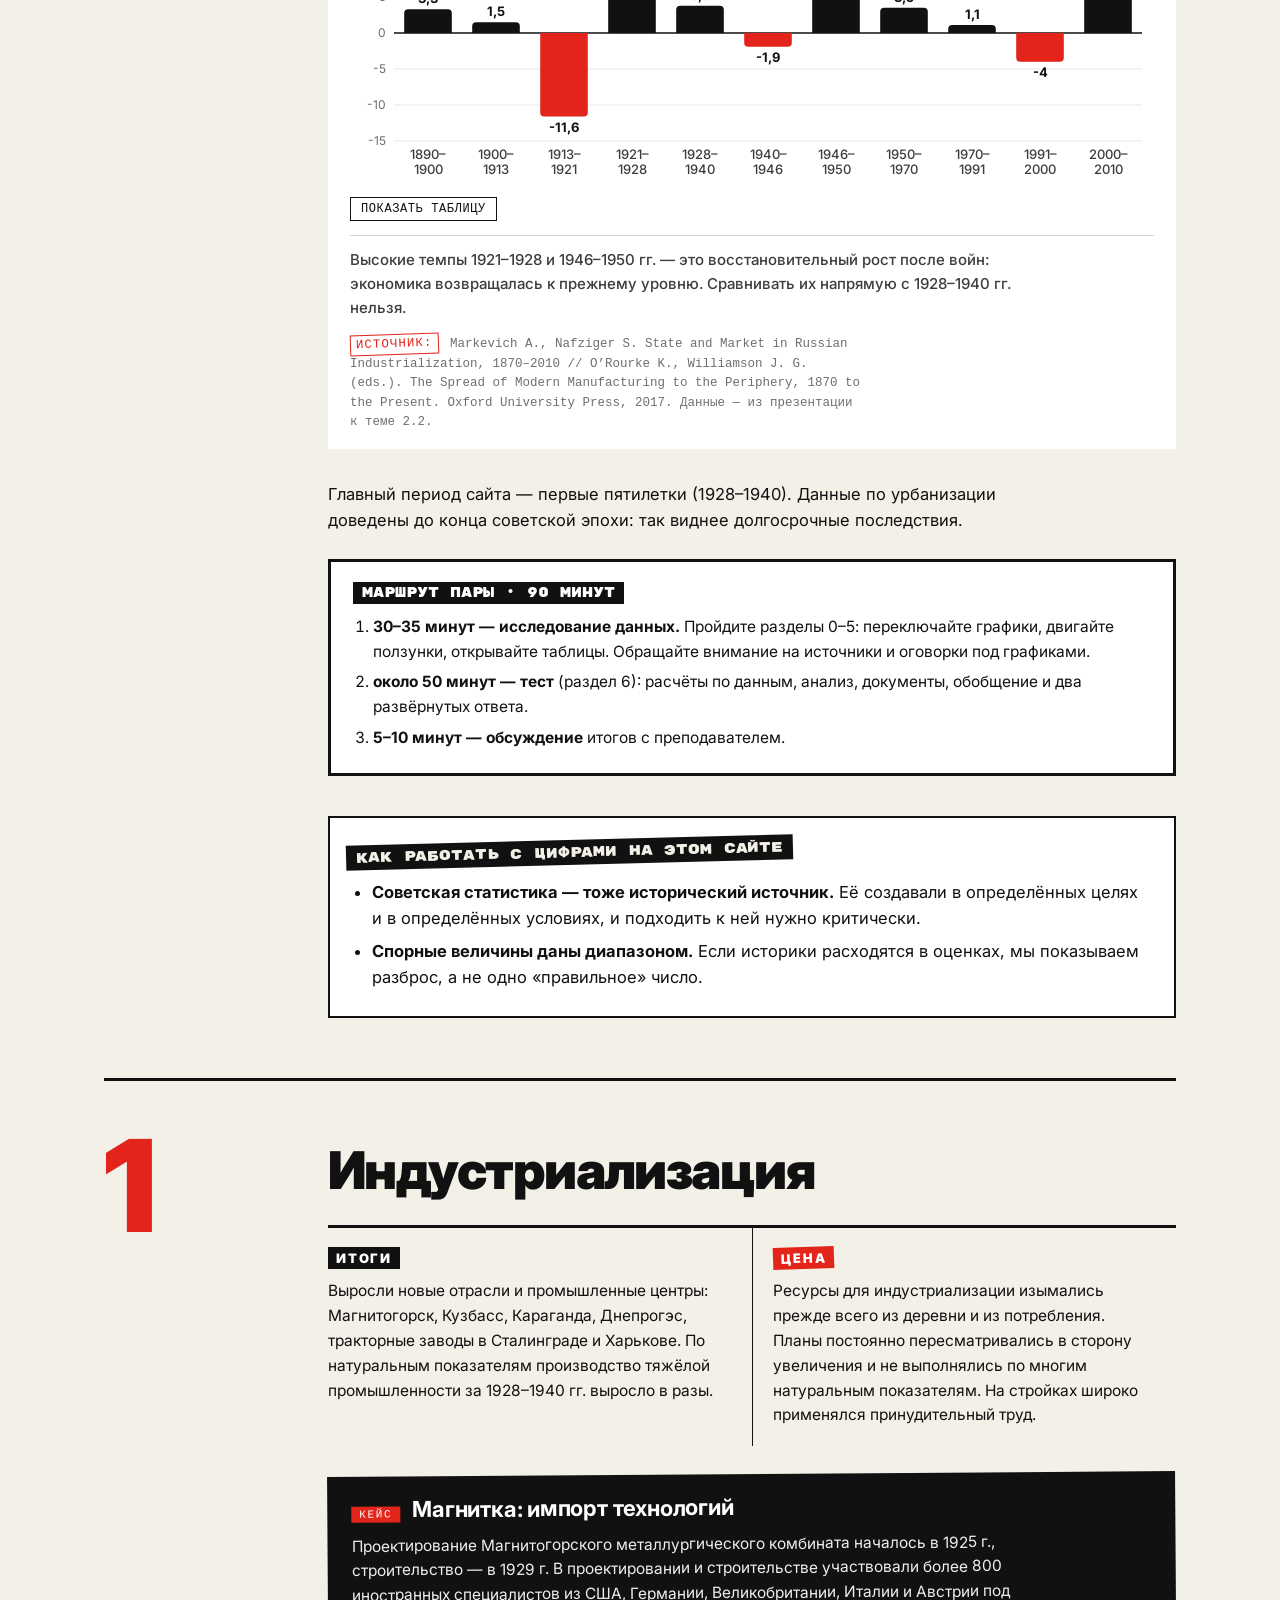
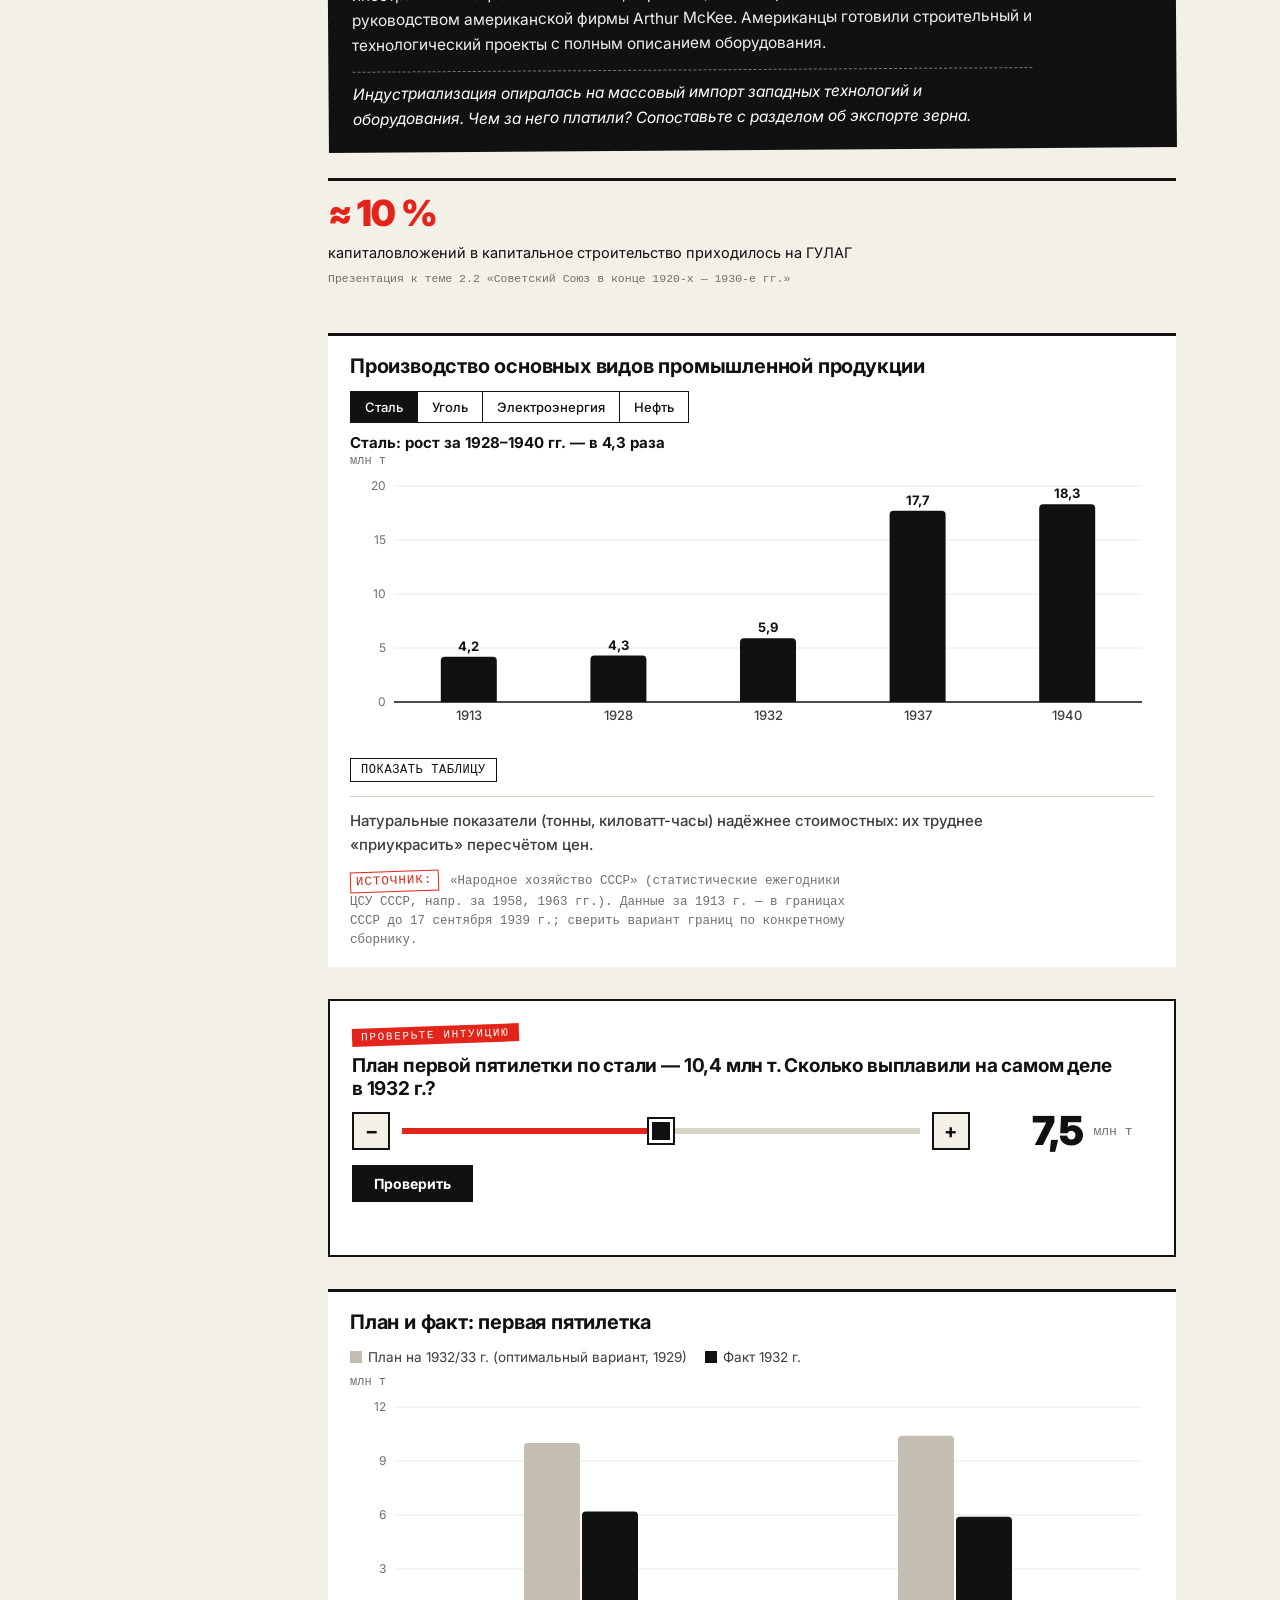
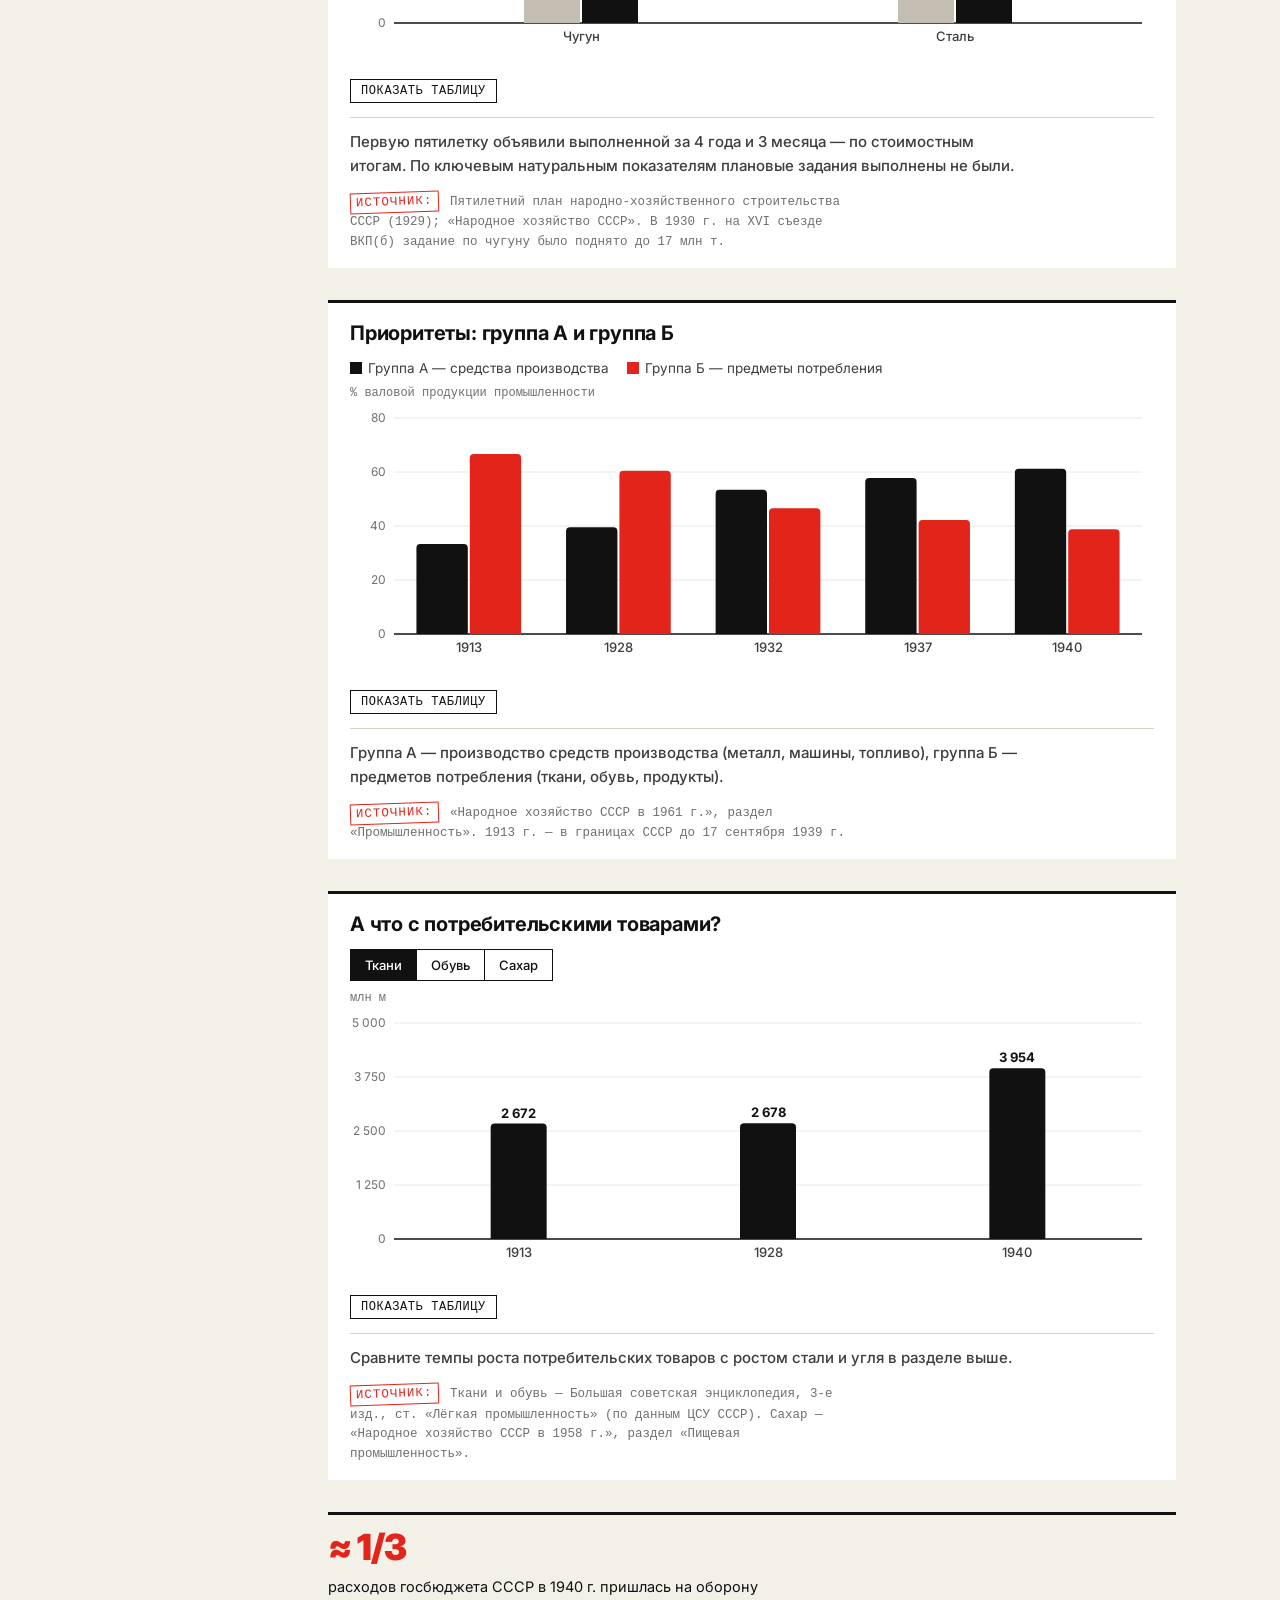
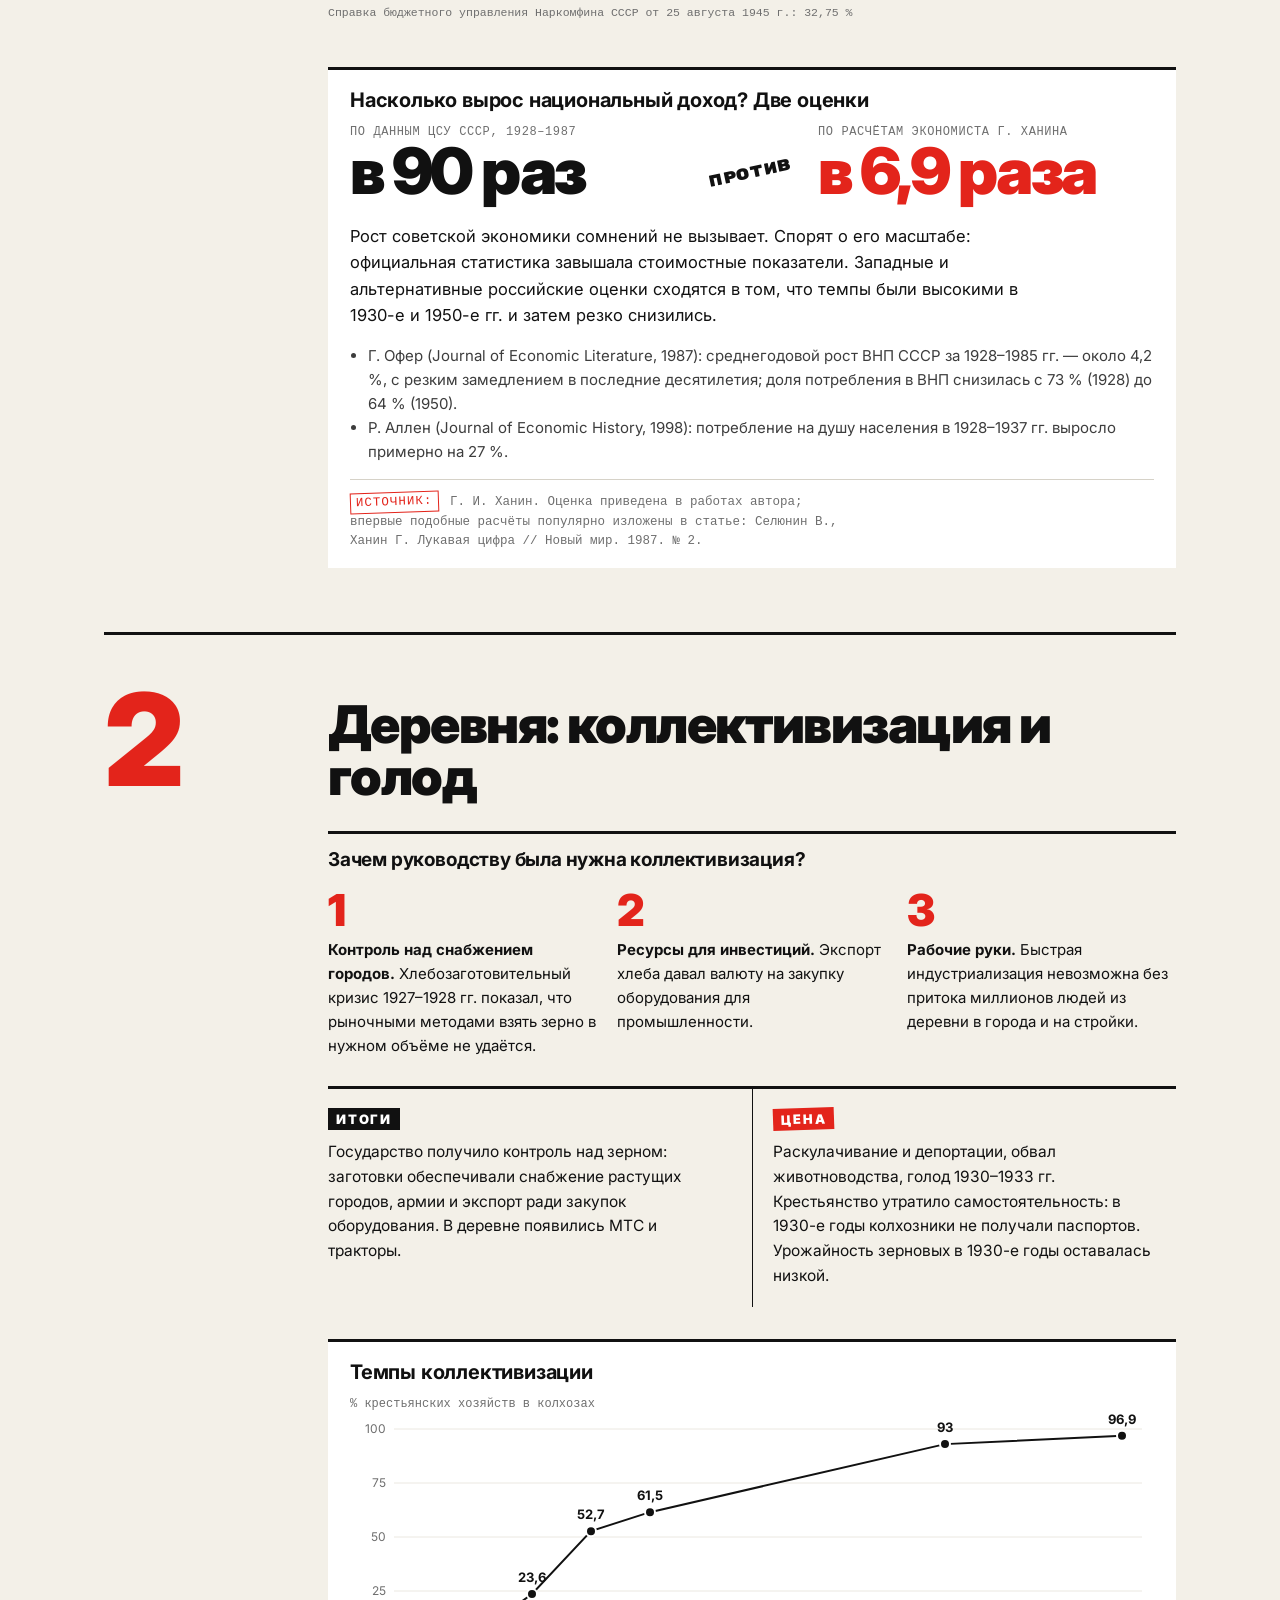
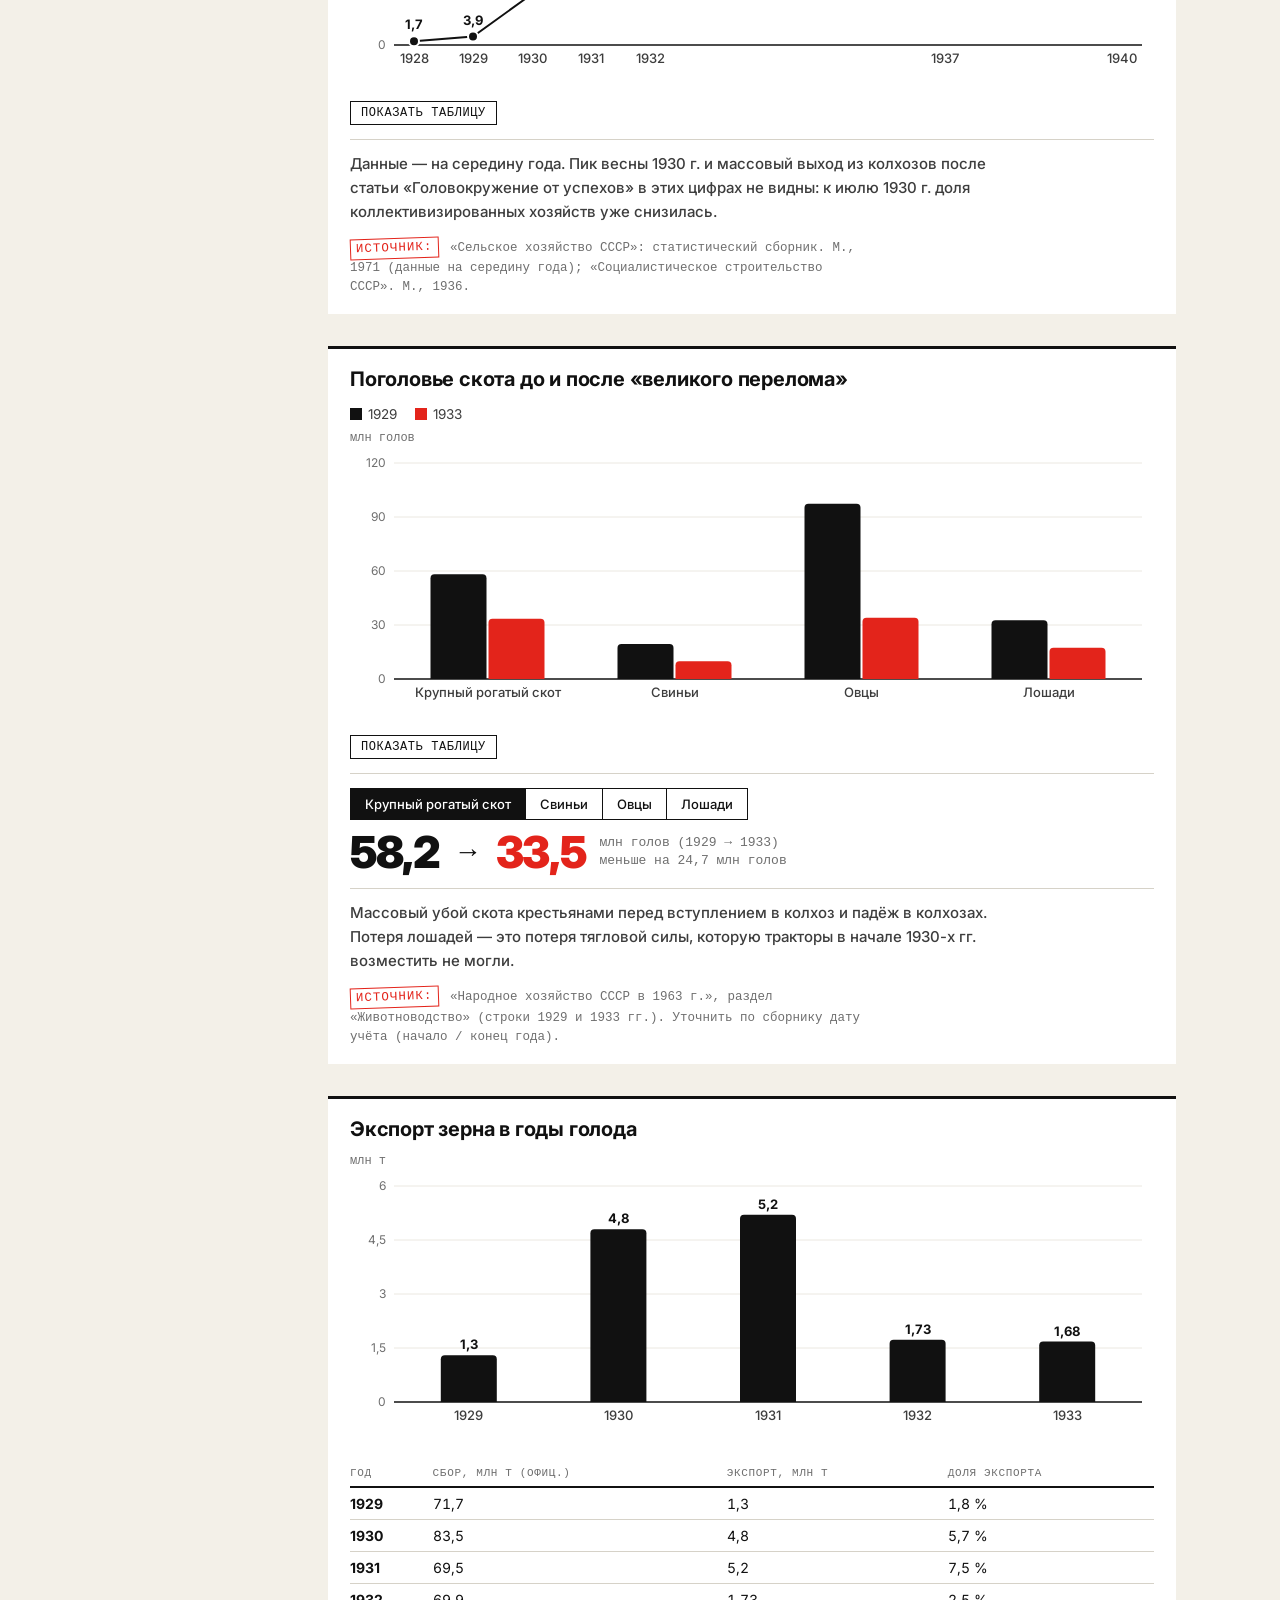
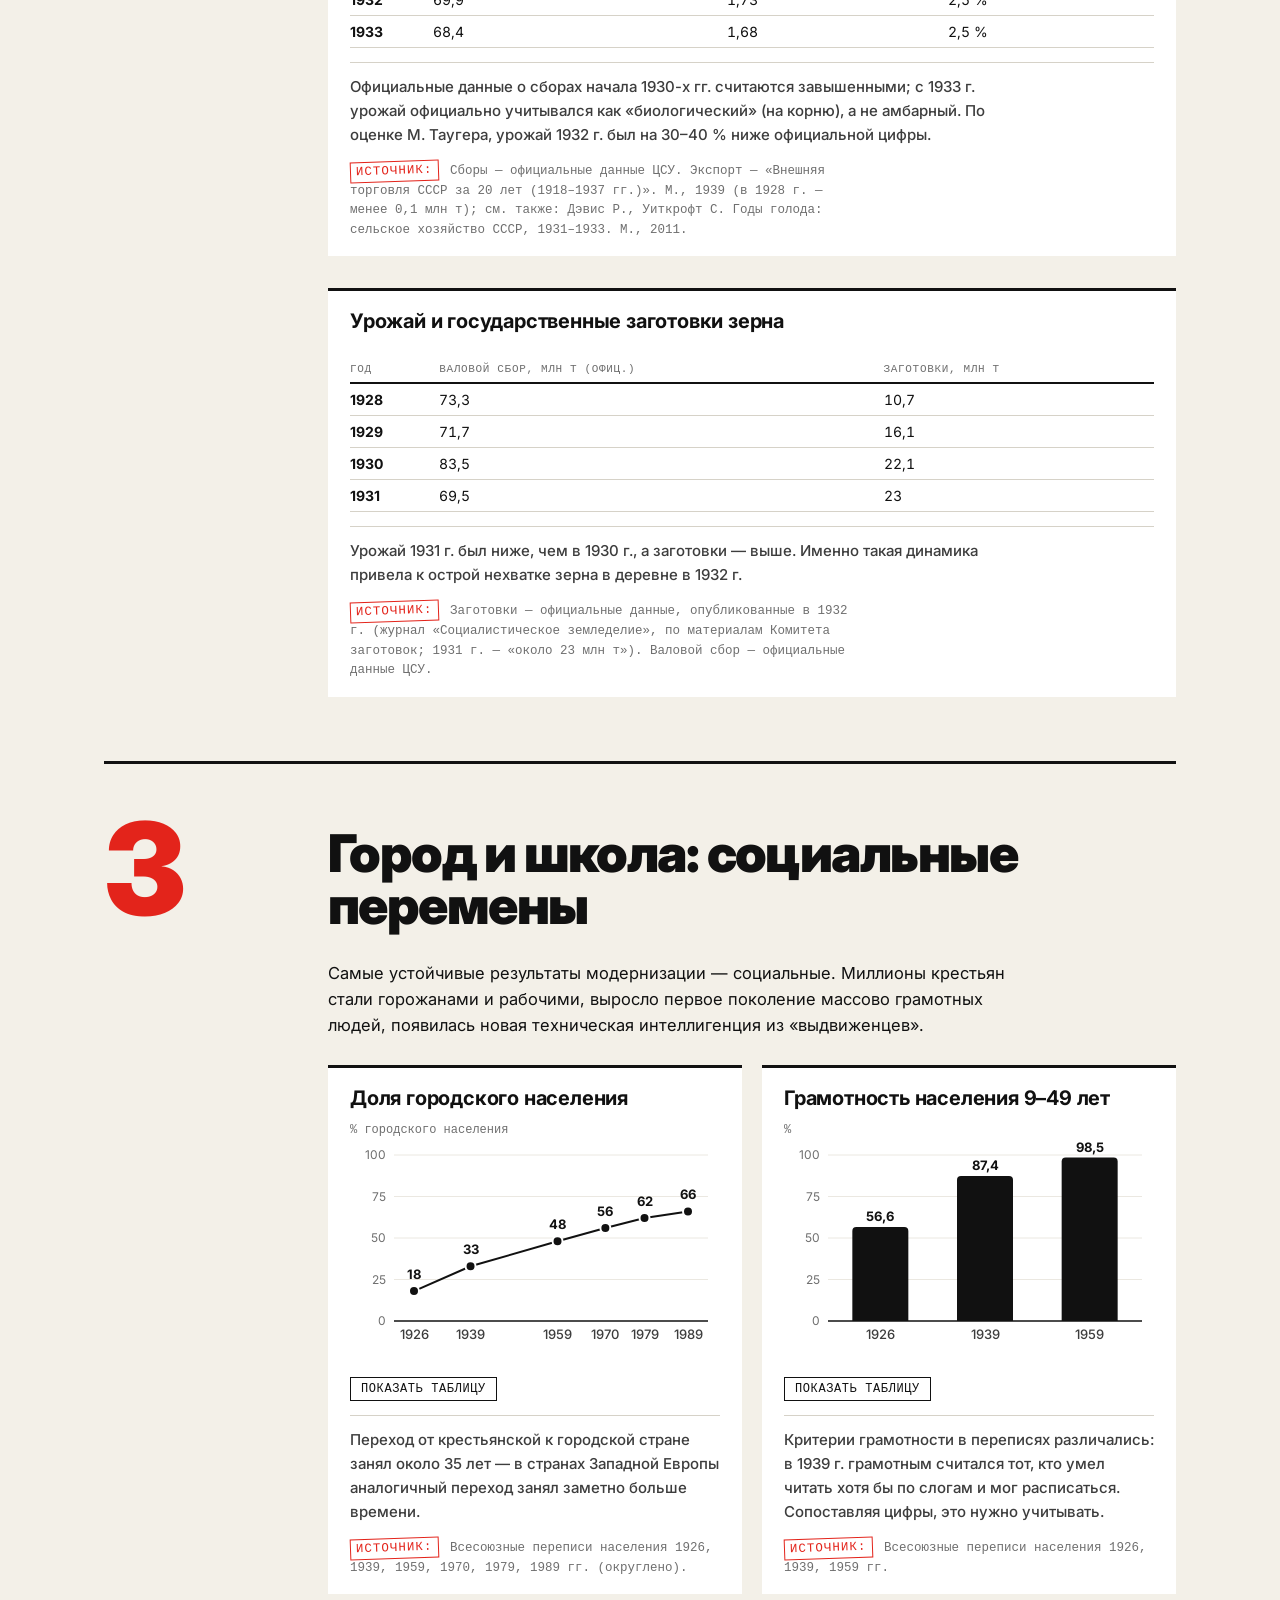
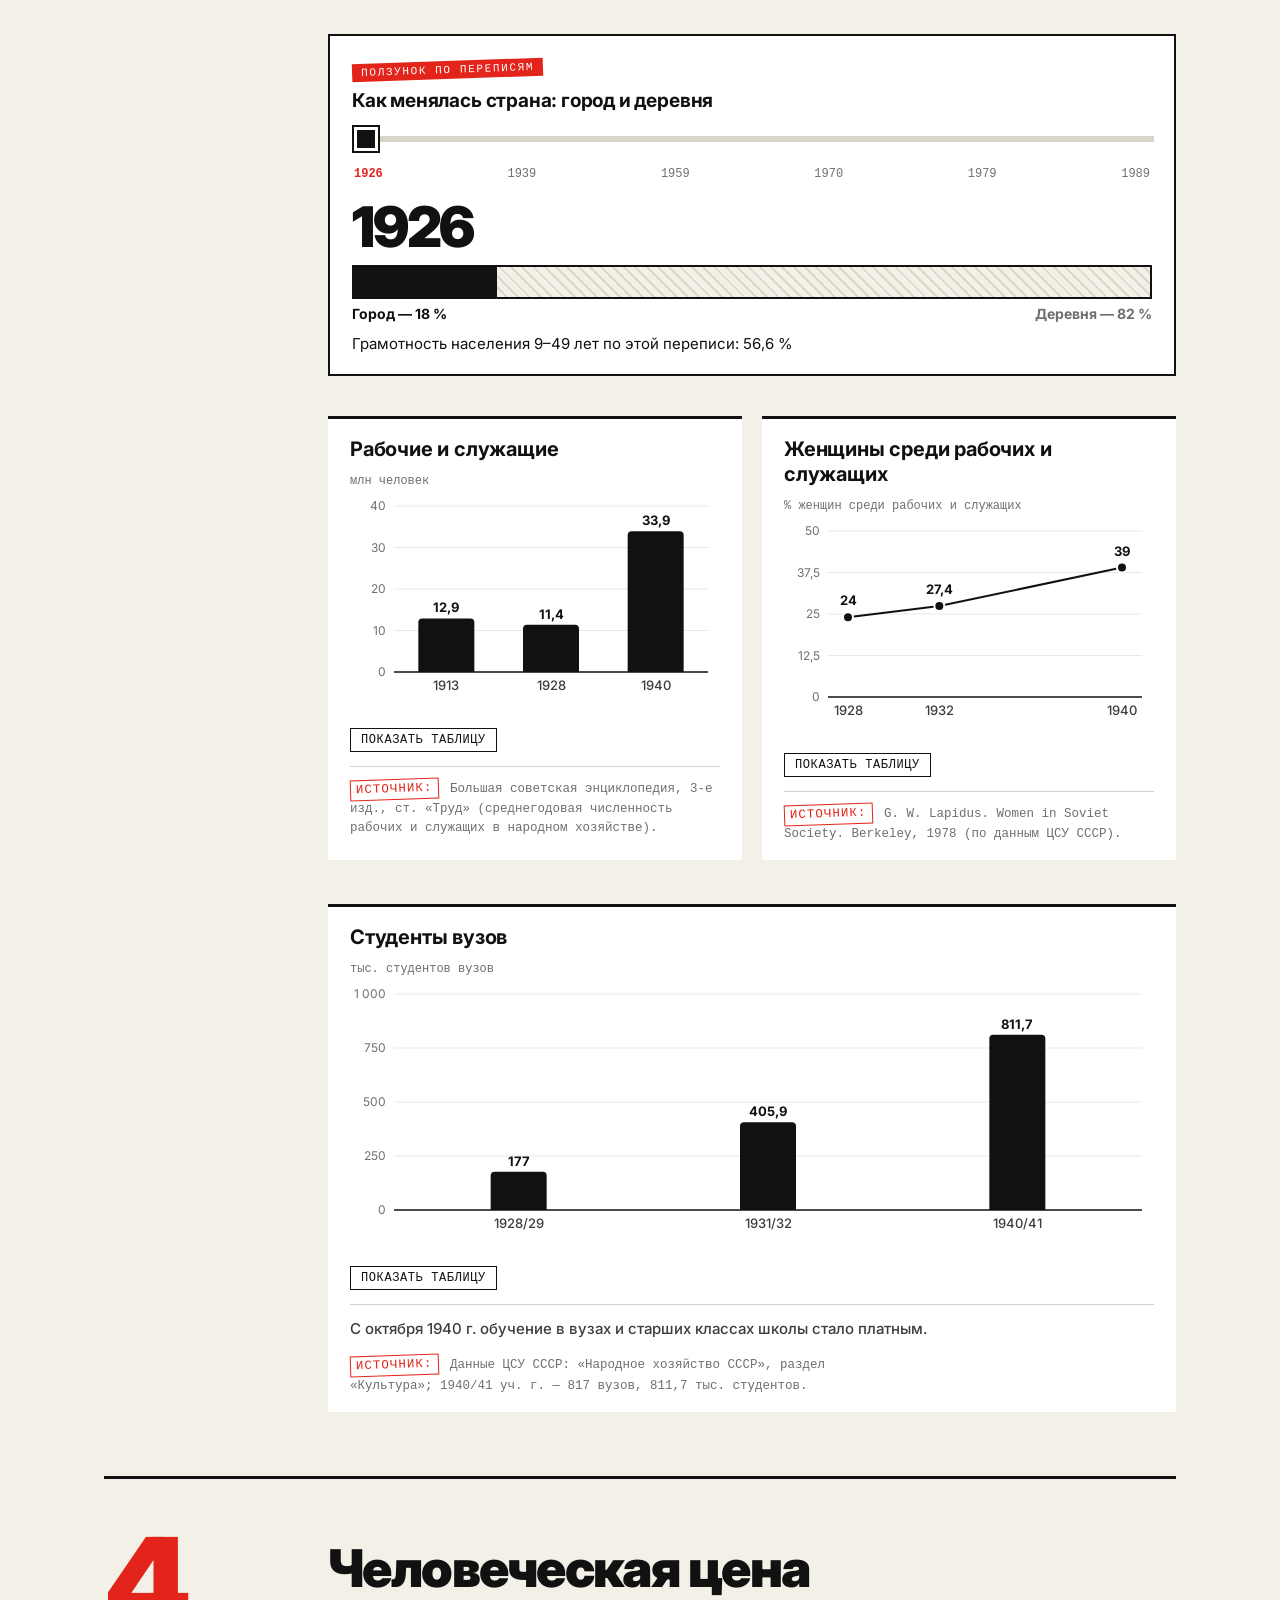
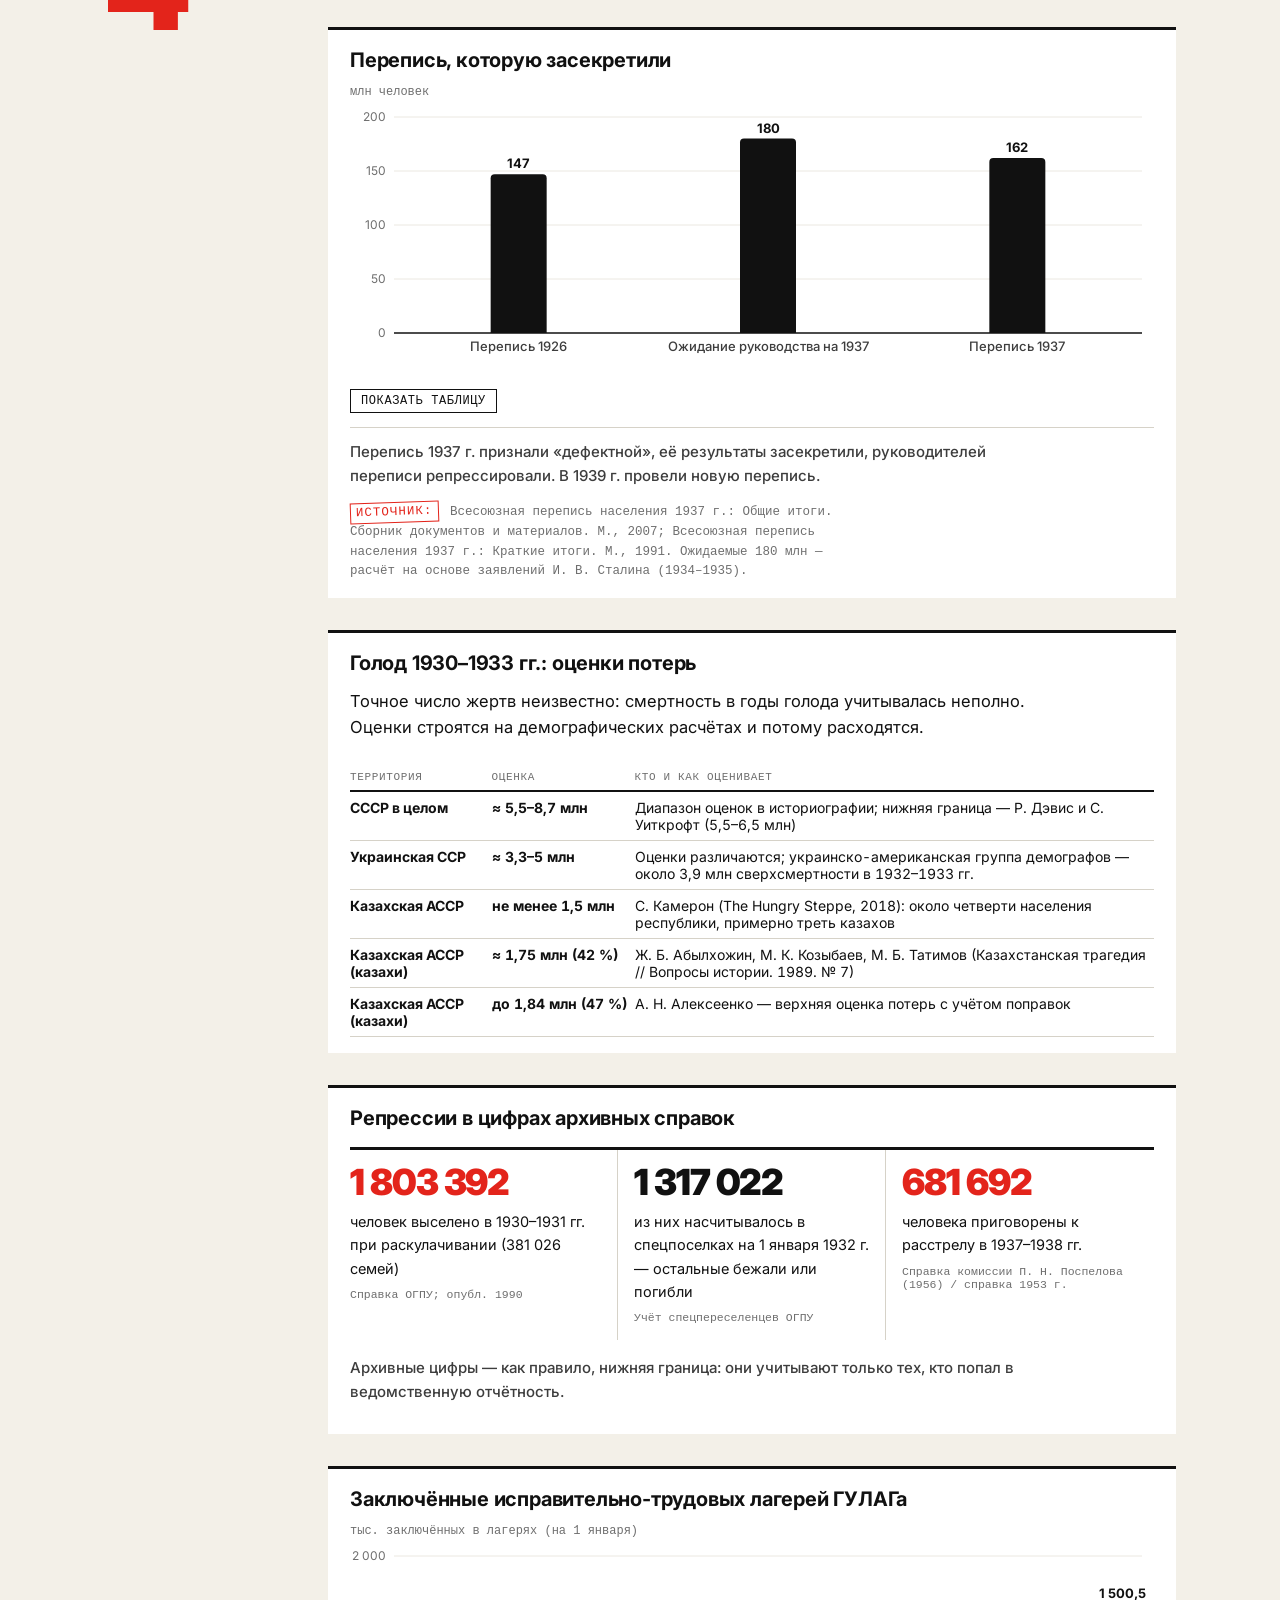
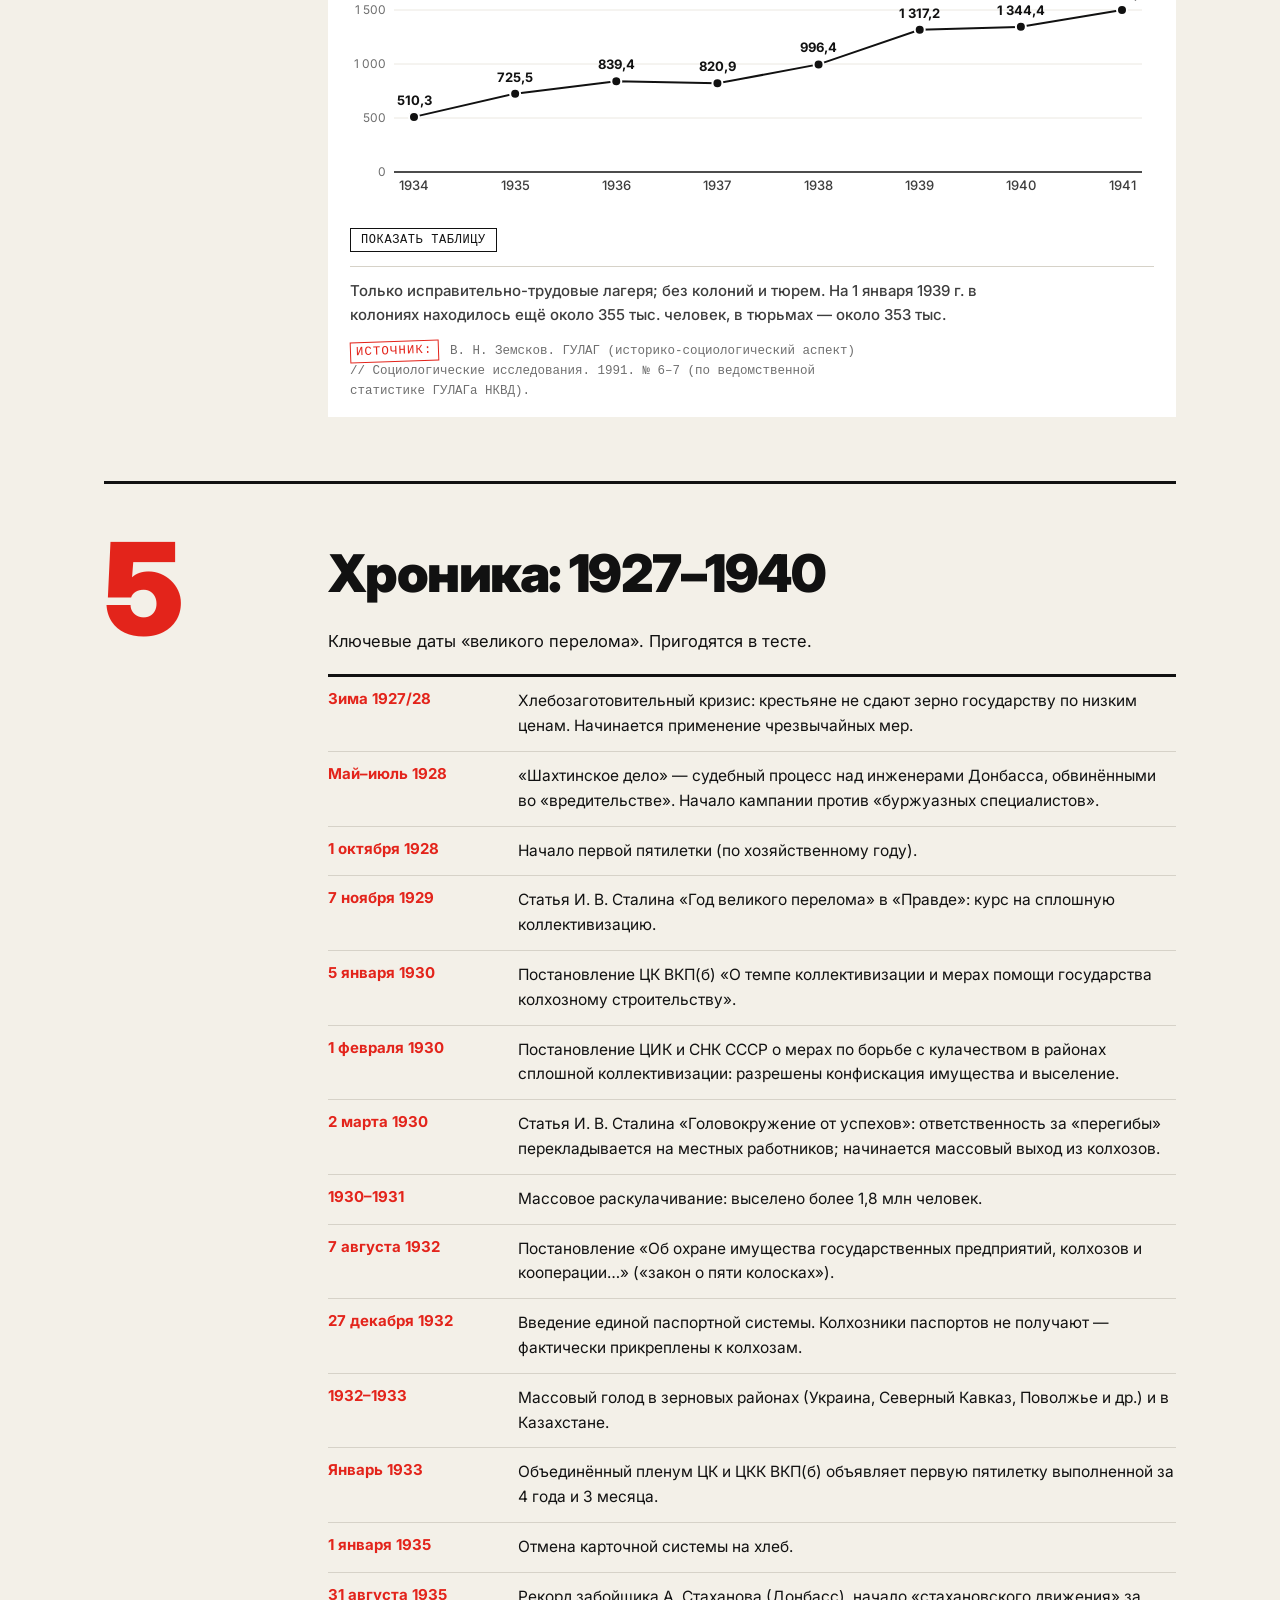
==== commit 4d2cebea: "Убрано упоминание js/data.js в подвале Co-Authored-By: Claude Opus 5.5 <noreply@anthropic.com> Claud" ====
--- a/index.html
+++ b/index.html
@@ -369,7 +369,7 @@
 
 <footer>
   <div class="wrap">
-    <p>Учебный ресурс. Все данные — в файле <code>js/data.js</code>; исправления и дополнения приветствуются.</p>
+    <p>Учебный ресурс.</p>
   </div>
 </footer>
 
--- a/css/style.css
+++ b/css/style.css
@@ -364,3 +364,78 @@
 #tasks .task-match .match-row { grid-template-columns: 1fr 1fr; }
 @media (max-width: 720px) { #tasks .task-match .match-row { grid-template-columns: 1fr; } }
 [data-id=q6] .m-left { font: 900 22px var(--sans); letter-spacing: -.02em; }
+
+/* ================= МОБИЛЬНАЯ АДАПТАЦИЯ (телефоны, iPhone) ================= */
+html { -webkit-text-size-adjust: 100%; text-size-adjust: 100%; }
+body { overflow-x: hidden; }
+button, select, input, textarea, label.opt, .pill { touch-action: manipulation; -webkit-tap-highlight-color: rgba(227, 36, 27, .15); }
+.toc .wrap { scroll-snap-type: x proximity; -webkit-overflow-scrolling: touch; }
+.toc a { scroll-snap-align: start; }
+.exit-bar { padding-bottom: calc(9px + env(safe-area-inset-bottom)); }
+.modal { padding: max(20px, env(safe-area-inset-top)) 20px max(20px, env(safe-area-inset-bottom)); }
+.task select, .match select { font-size: 16px; }          /* iOS не увеличивает страницу при фокусе */
+.chart svg { touch-action: pan-y; }
+
+@media (max-width: 720px) {
+  .wrap { padding: 0 16px; }
+  .table-btn { min-height: 40px; padding: 8px 14px; }
+  .switch { width: 100%; }
+  .switch button { flex: 1 1 auto; min-height: 42px; padding: 8px 10px; }
+  .toc a { padding: 14px 12px; }
+  .step { width: 44px; height: 44px; }
+  .o-btns button { width: 44px; height: 44px; }
+  .opt { padding: 12px 14px; min-height: 48px; }
+  .pill span { padding: 11px 10px; }
+  .act, .submit-btn { width: 100%; min-height: 48px; }
+  .slider-scale { padding: 0; }
+  input[type=range] { height: 36px; }
+  input[type=range]::-webkit-slider-thumb { width: 30px; height: 30px; margin-top: -12px; }
+  input[type=range]::-moz-range-thumb { width: 26px; height: 26px; }
+  .h-a, .h-b { font-size: clamp(54px, 17vw, 96px); }
+  .vs-val { font-size: clamp(38px, 12vw, 52px); white-space: normal; }
+  .pk-n { font-size: 36px; }
+  .u-year { font-size: 44px; }
+  .grade { font-size: 72px; }
+  .famine thead { display: none; }
+  .famine, .famine tbody, .famine tr, .famine th, .famine td { display: block; width: 100%; }
+  .famine tr { padding: 10px 0; border-bottom: 1px solid var(--hair); }
+  .famine th, .famine td { border: 0; padding: 2px 0; }
+  .famine td.num { font-size: 18px; white-space: normal; }
+  .data-table { font-size: 13.5px; }
+  h2 .num { font-size: 60px; }
+  .tl-date { font-size: 14px; }
+  .task legend { gap: 8px; }
+  .t-num { font-size: 30px; }
+  .modal-box { padding: 20px; box-shadow: 6px 6px 0 var(--red); }
+}
+@media (max-width: 360px) {
+  body { font-size: 15.5px; }
+  .h-c { font-size: 20px; }
+  .lead { font-size: 17px; }
+  .collage { height: 140px; }
+  .c2 { font-size: 40px; }
+}
+
+/* числовой ввод: на компьютере — ползунок, на телефоне — поле с цифровой клавиатурой */
+.num-field { display: none; }
+.ticks button { font: 12px var(--mono); color: var(--ink-3); background: none; border: 0; padding: 4px 2px; cursor: pointer; }
+.ticks button[aria-pressed="true"] { color: var(--red); font-weight: 700; }
+@media (max-width: 720px), (pointer: coarse) {
+  .slider-row { gap: 10px; }
+  .slider-row input[type=range] { display: none; }
+  .num-field { display: block; flex: 1 1 auto; min-width: 0; width: 100%; font: 900 28px/1 var(--sans); text-align: center; padding: 10px 8px; border: 2px solid var(--ink); background: var(--card); color: var(--ink); border-radius: 0; -webkit-appearance: none; appearance: none; }
+  .num-field:focus { outline: 3px solid var(--red); outline-offset: 0; }
+  .slider-row .slider-val { display: none; }
+  .slider-row .slider-suf { min-width: 0; flex: none; font-size: 14px; }
+  .slider-row .step { width: 52px; height: 52px; font-size: 26px; flex: none; user-select: none; -webkit-user-select: none; }
+  .slider-scale > span { display: none; }
+  .slider-scale { justify-content: flex-start; padding: 2px 0 0; }
+  .widget .slider-row { margin-bottom: 12px; }
+  #urban-slider input[type=range] { display: none; }
+  .ticks { display: grid; grid-template-columns: repeat(3, 1fr); gap: 8px; margin: 6px 0 16px; }
+  .ticks button { font: 700 16px var(--sans); color: var(--ink); border: 2px solid var(--ink); min-height: 46px; background: var(--card); }
+  .ticks button[aria-pressed="true"] { background: var(--ink); color: #fff; }
+}
+fieldset.task, fieldset.student { min-width: 0; }
+.o-label, .cls-label, .m-left, .t-text, .opt span { min-width: 0; overflow-wrap: anywhere; }
+@media (max-width: 360px) { .o-btns button { width: 40px; height: 40px; } .order-list li { gap: 8px; padding-left: 10px; } }
